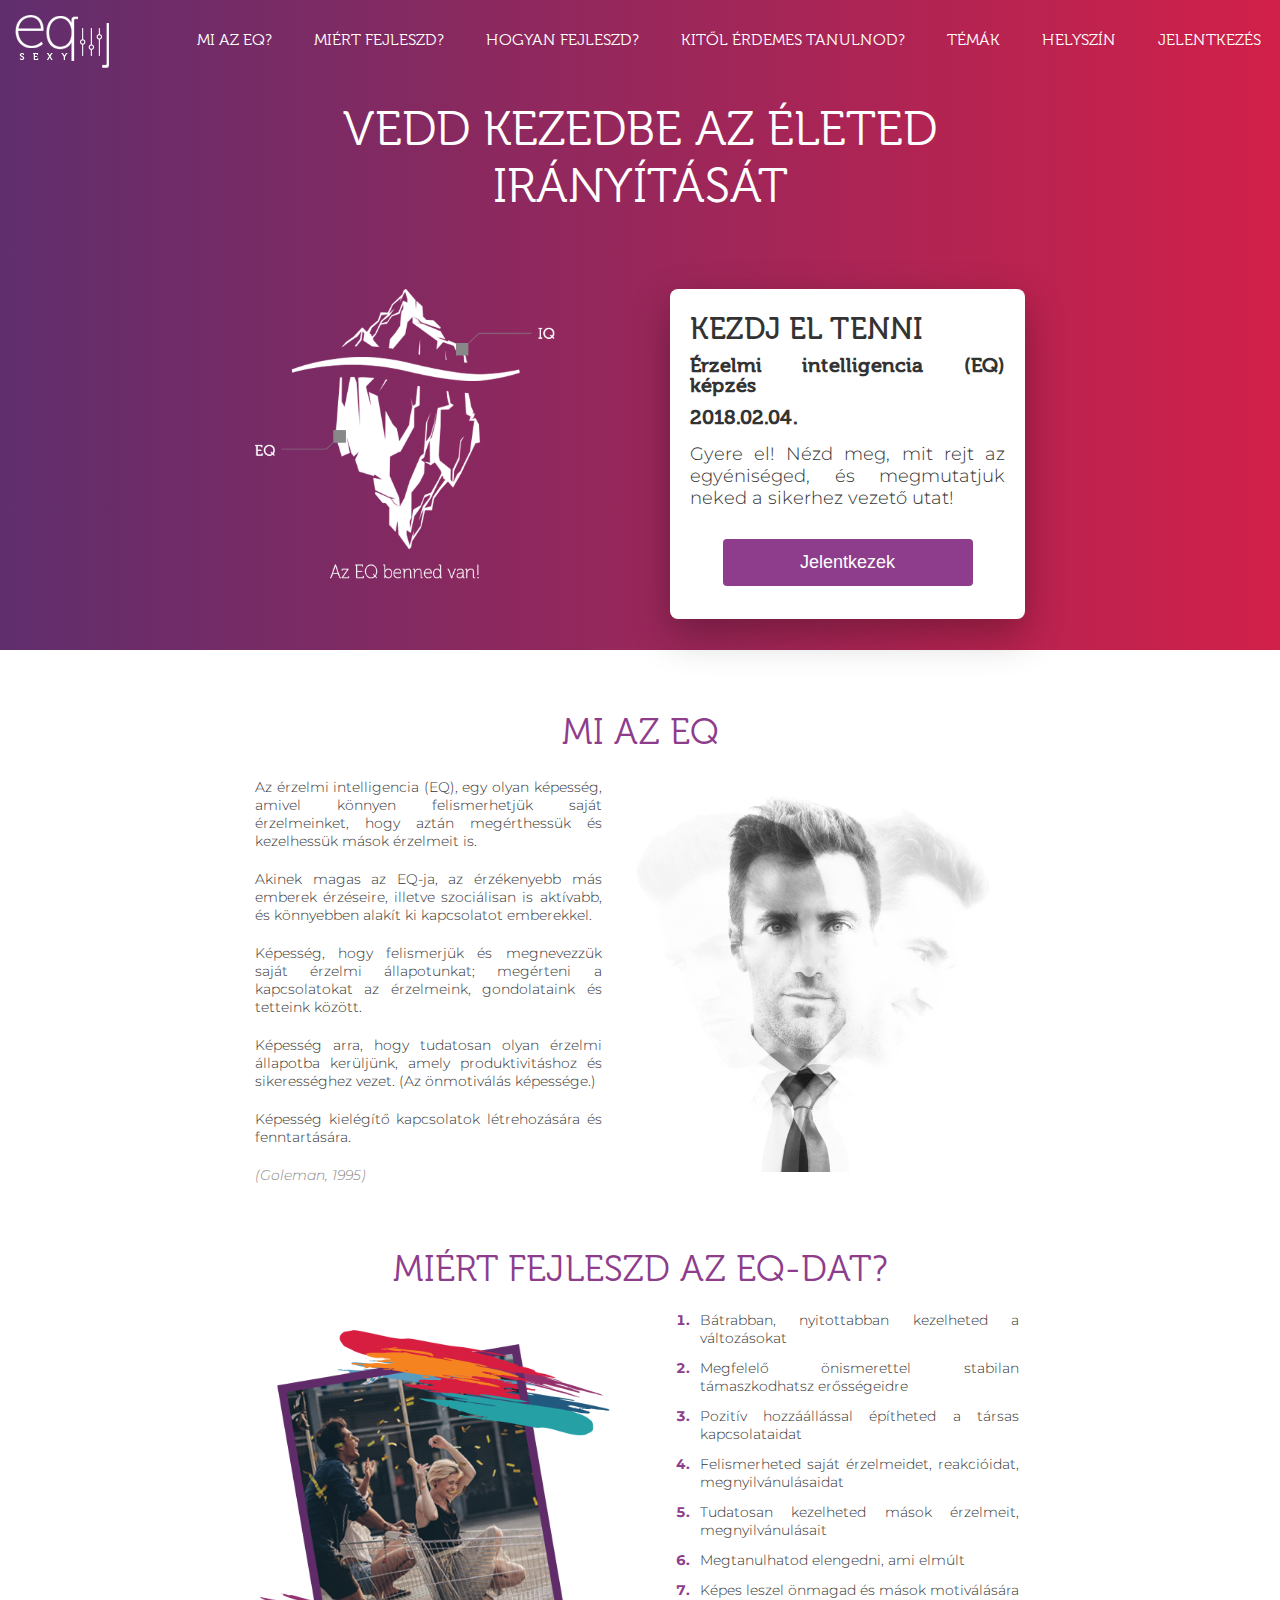
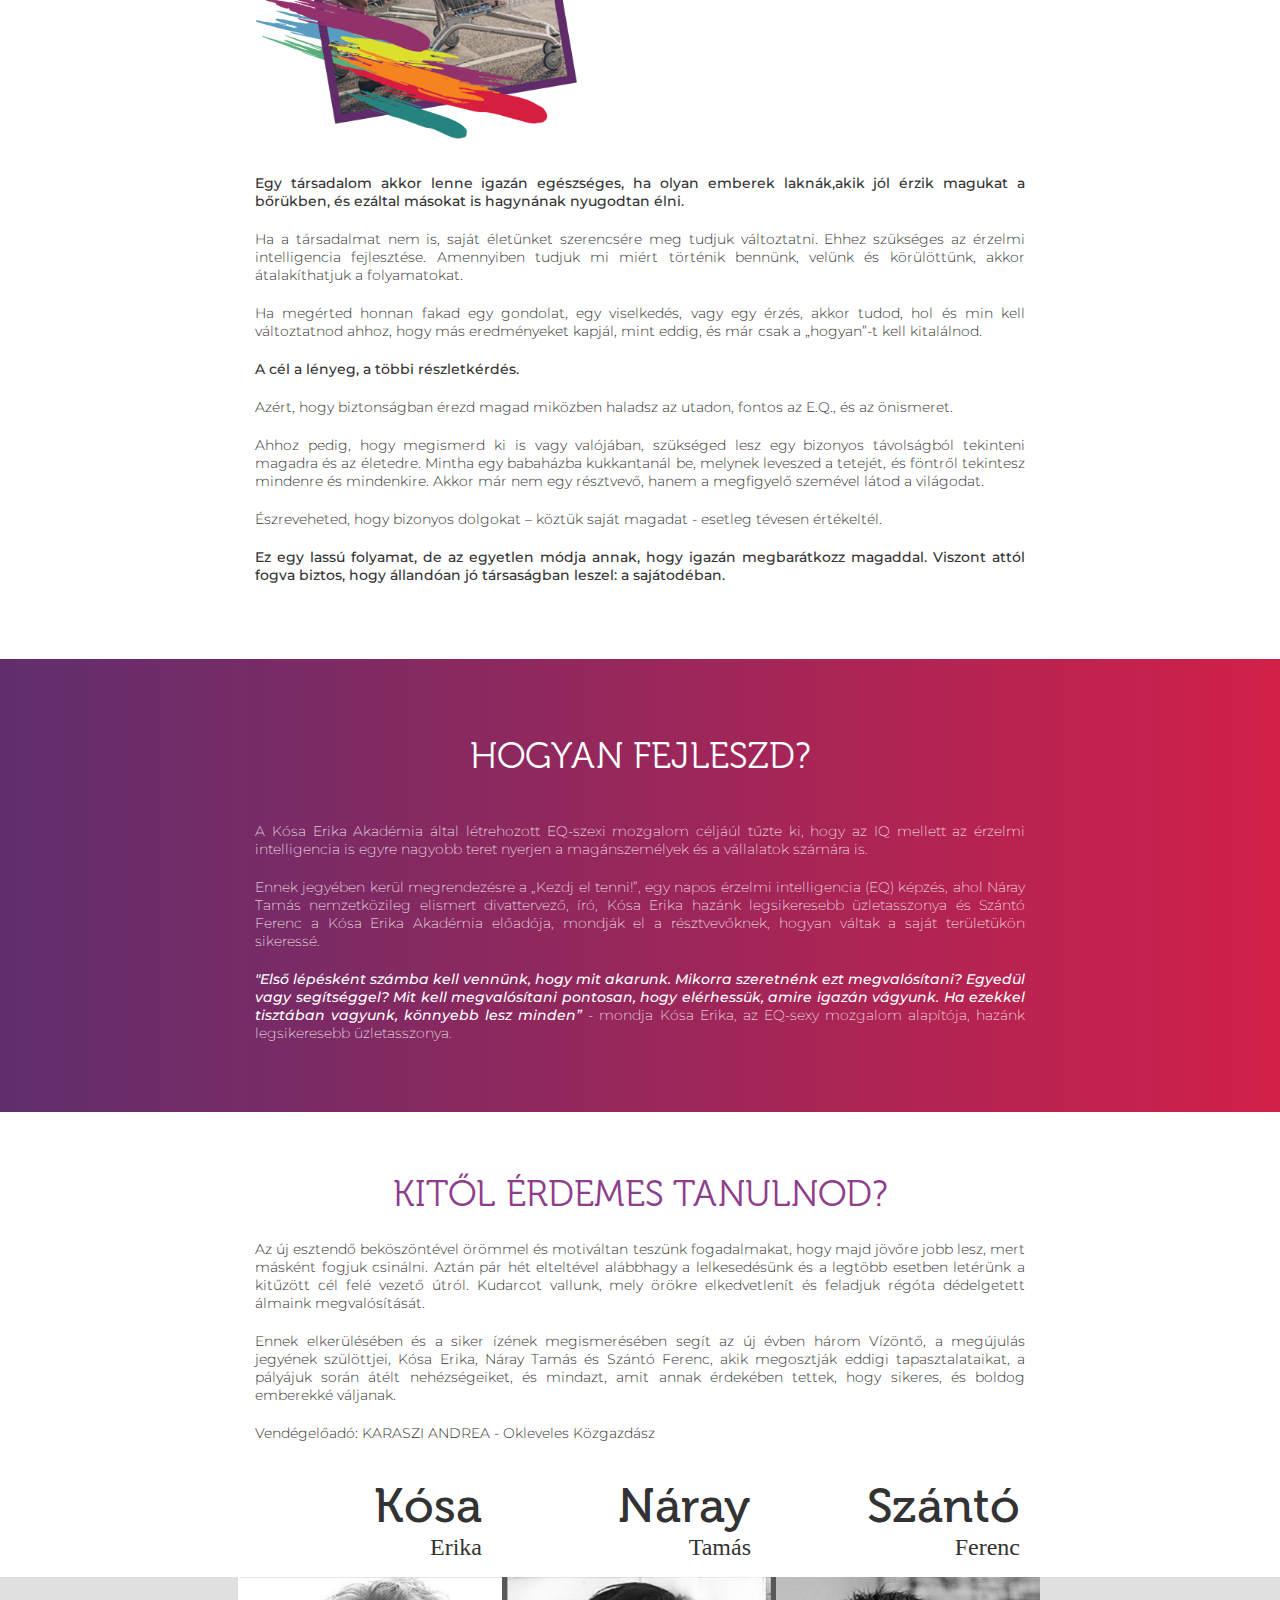
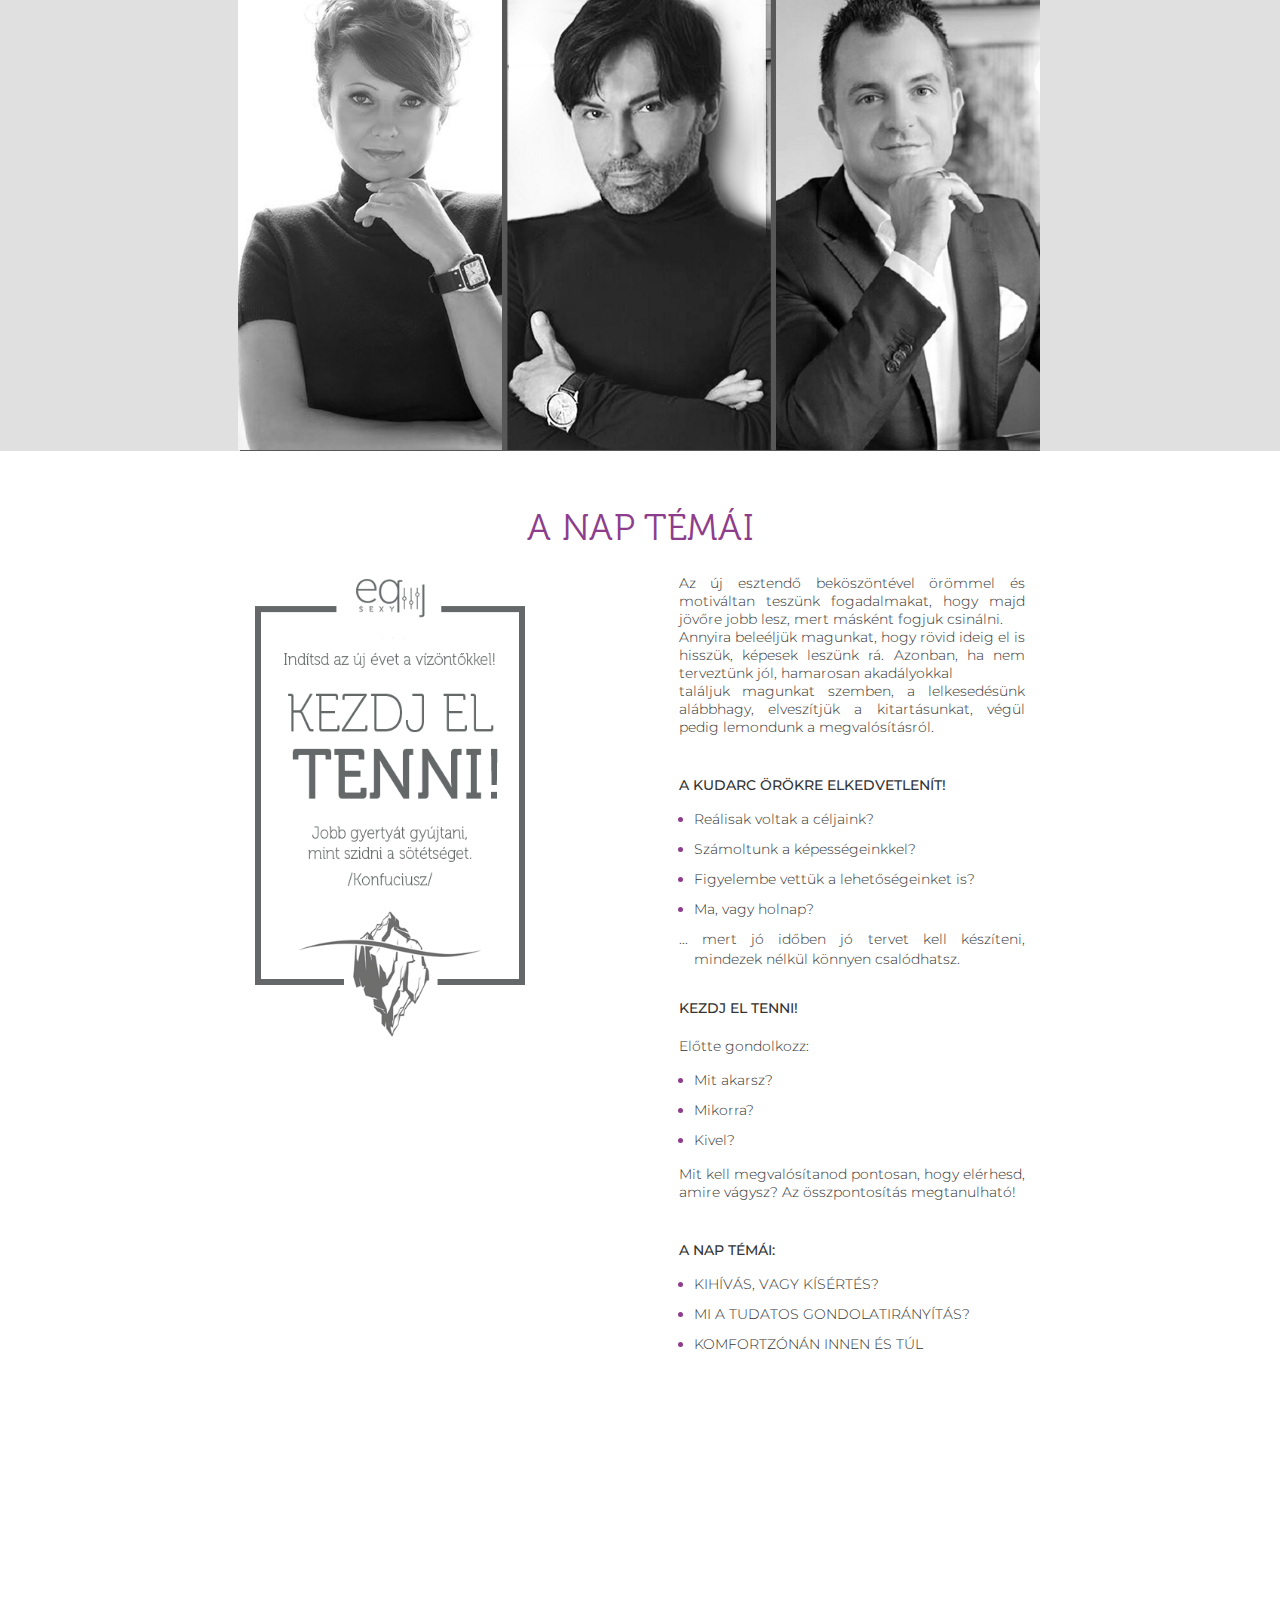
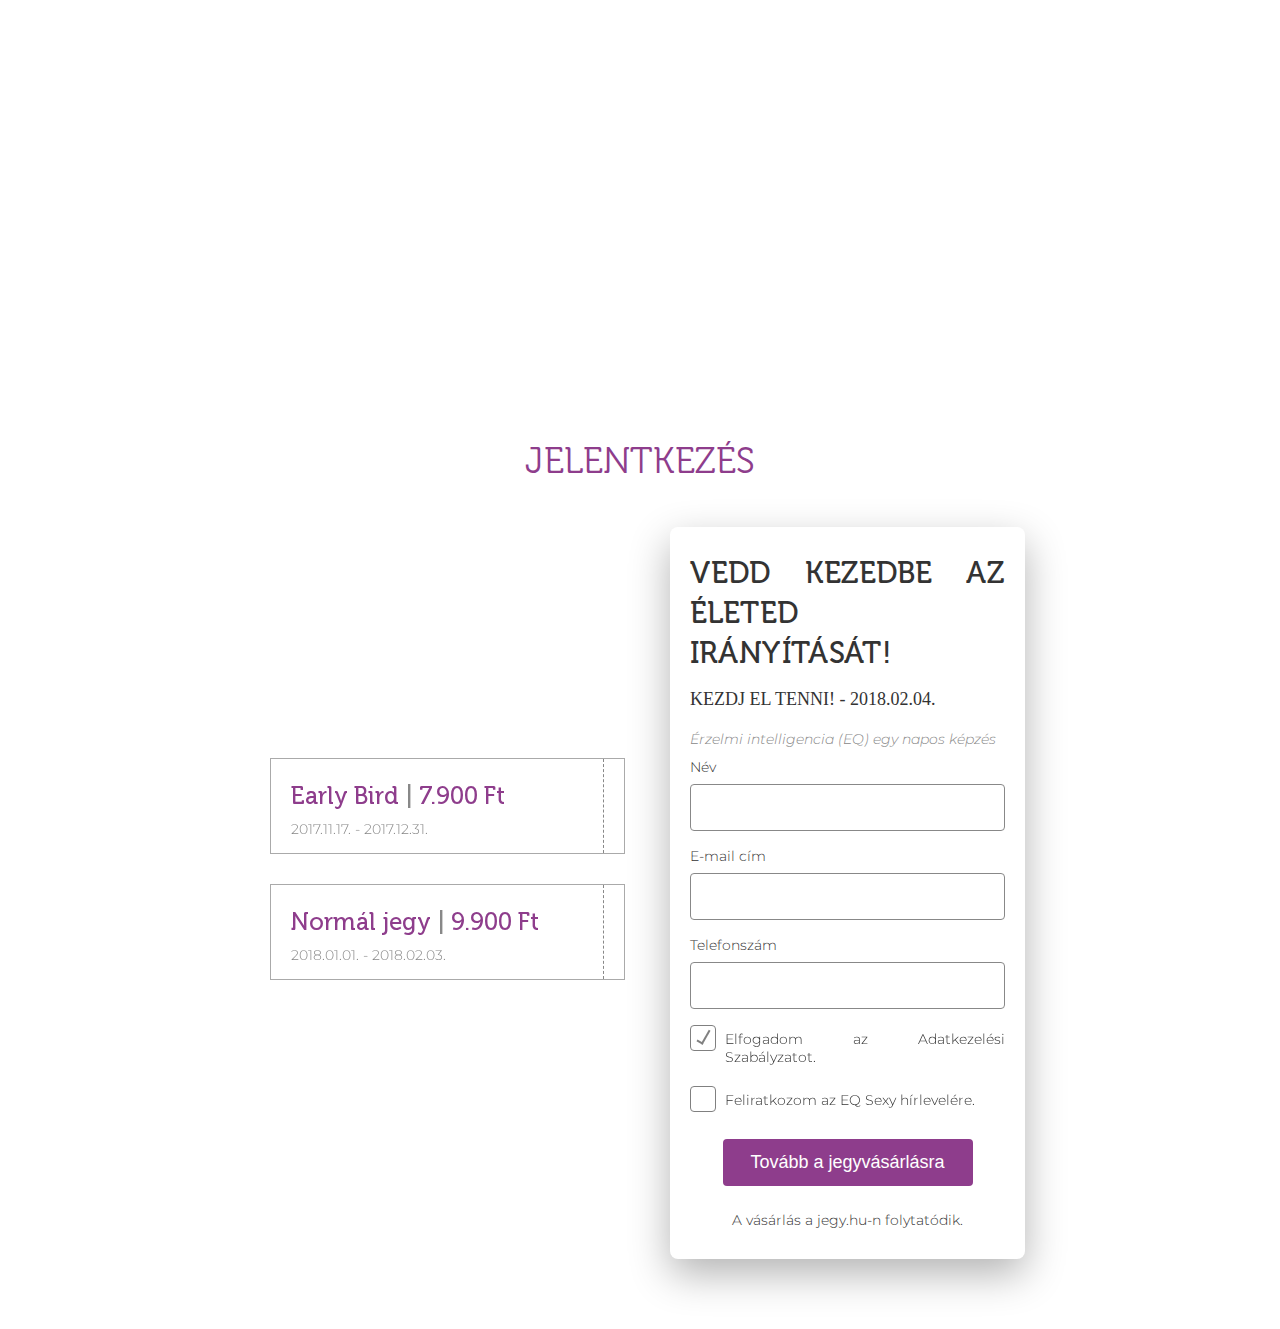
==== index.html @ 753dc3e5 "add eq files description" ====
<!doctype html>
<html lang="hu">
<head>
    <!-- Required meta tags -->
    <meta charset="utf-8">
    <meta name="viewport" content="width=device-width, initial-scale=1, shrink-to-fit=no">
    <link href="https://maxcdn.bootstrapcdn.com/font-awesome/4.7.0/css/font-awesome.min.css" rel="stylesheet">
  <!--  <link rel="stylesheet" href="stylesheet/bootstrap.min.css"> -->
    <link rel="stylesheet" href="stylesheet/style.css">

    <title></title>
</head>
<body>
    <div id="desktop" class=" desktop-menu-item">
        <a href="#item-1" class="d-block-768">Mi az EQ?</a>
        <a href="#item-2" class="d-block-768">Miért fejleszd?</a>
        <a href="#item-3" class="d-block-768">Hogyan fejleszd?</a>
        <a href="#item-4" class="d-block-992">Kitől érdemes tanulnod?</a>
        <a href="#item-5">Témák</a>
        <a href="#item-6">Helyszín</a>
        <a href="#item-7">Jelentkezés</a>
    </div>
    <!-- ===== molbile-menu  =====  -->
    <div id="mySidenav" class="sidenav mobile-menu-item">
        <a href="#" class="closebtn"><img src="assets/times_icon.png" alt="times-icon" ></a>
        <a href="#item-1">Mi az EQ?</a>
        <a href="#item-2">Miért fejleszd?</a>
        <a href="#item-3">Hogyan fejleszd?</a>
        <a href="#item-4">Kitől érdemes tanulnod?</a>
        <a href="#item-5">Témák</a>
        <a href="#item-6">Helyszín</a>
        <a href="#item-7">Jelentkezés</a>
    </div>
    <div id="filter"></div>
    <!-- ===== head  =====  -->
    <div class="head">
        <div class="logo">
            <img src="assets/logo.png" alt="logo">
        </div>
        <div class="side-menu">
            <img src="assets/bars.png" alt="bars">
        </div>
        <div class="head-text">
            <p class="uppercase">vedd kezedbe az életed irányítását</p>
        </div>
        <div class="contain">
            <div class="iq"><img src="assets/IQ.png" alt=""></div>
            <div class="eq-btn">
                <p class="uppercase">kezdj el tenni</p>
                <h3>Érzelmi intelligencia (EQ) képzés</h3>
                <h3>2018.02.04.</h3>
                <h4>Gyere el! Nézd meg, mit rejt az egyéniséged, és megmutatjuk neked a sikerhez vezető utat!</h4>
                <button ><a href="#">Jelentkezek</a></button>
            </div>
        </div>
    </div>
    <div id="item-1" class="contain">
        <div class="contain-title">
            <h1>mi az eq</h1>
        </div>
        <div class="contain-text">
            <p>Az érzelmi intelligencia (EQ), egy olyan képesség, amivel könnyen felismerhetjük saját érzelmeinket, hogy aztán megérthessük és kezelhessük mások érzelmeit is.
            </p>
            <p>Akinek magas az EQ-ja, az érzékenyebb más emberek érzéseire, illetve szociálisan is aktívabb, és könnyebben alakít ki kapcsolatot emberekkel.
            </p>
            <p>Képesség, hogy felismerjük és megnevezzük saját érzelmi állapotunkat; megérteni a kapcsolatokat az érzelmeink, gondolataink és tetteink között.
            </p>
            <p>Képesség arra, hogy tudatosan olyan érzelmi állapotba kerüljünk, amely produktivitáshoz és sikerességhez vezet. (Az önmotiválás képessége.)
            </p>
            <p>Képesség kielégítő kapcsolatok létrehozására és fenntartására.
            </p>
            <p class="grey">(Goleman, 1995)</p>
        </div>
        <div class="layer">
            <img src="assets/Layer_1.png" alt="layer_1">
        </div>
        <div id="item-2" class="contain-title">
            <h1>Miért fejleszd az EQ-dat?</h1>
        </div>
        <div class="layer layer-2">
            <img src="assets/layer_2.png" alt="layer_2">
        </div>
        <div class="number-list">
            <ol>
                <li><span>Bátrabban, nyitottabban kezelheted a változásokat</span></li>
                <li><span>Megfelelő önismerettel stabilan támaszkodhatsz erősségeidre</span></li>
                <li><span>Pozitív hozzáállással építheted a társas kapcsolataidat</span></li>
                <li><span>Felismerheted saját érzelmeidet, reakcióidat, megnyilvánulásaidat</span></li>
                <li><span>Tudatosan kezelheted mások érzelmeit, megnyilvánulásait</span></li>
                <li><span>Megtanulhatod elengedni, ami elmúlt</span></li>
                <li><span>Képes leszel önmagad és mások motiválására</span></li>
            </ol>
        </div>
        <div class="clear"></div>
        <div class="contain-text-2">
            <p class="strong">Egy társadalom akkor lenne igazán egészséges, ha olyan emberek laknák,akik jól érzik magukat a bőrükben, és ezáltal másokat is hagynának 
                nyugodtan élni.
            </p>
            <p>Ha a társadalmat nem is, saját életünket szerencsére meg tudjuk változtatni. 
                Ehhez szükséges az érzelmi intelligencia fejlesztése. Amennyiben tudjuk mi miért történik bennünk, velünk és körülöttünk, akkor átalakíthatjuk a folyamatokat.
            </p>
            <p>Ha megérted honnan fakad egy gondolat, egy viselkedés, vagy egy érzés, akkor tudod, 
                hol és min kell változtatnod ahhoz, hogy más eredményeket kapjál, mint eddig, és már csak a „hogyan”-t kell kitalálnod.
            </p>
            <p class="strong">A cél a lényeg, a többi részletkérdés.
            </p>
            <p>Azért, hogy biztonságban érezd magad miközben haladsz az utadon, fontos az E.Q., és az önismeret.
            </p>
            <p>Ahhoz pedig, hogy megismerd ki is vagy valójában, szükséged lesz egy bizonyos távolságból tekinteni magadra és az életedre. Mintha egy   
                babaházba kukkantanál be, melynek leveszed a tetejét, és föntről tekintesz mindenre és mindenkire. Akkor már nem egy résztvevő, hanem a megfigyelő szemével látod a világodat.
            </p>            
            <p>Észreveheted, hogy bizonyos dolgokat – köztük saját magadat - esetleg tévesen értékeltél.
            </p>
            <p class="strong">Ez egy lassú folyamat, de az egyetlen módja annak, hogy igazán megbarátkozz magaddal. Viszont attól fogva biztos, hogy állandóan jó 
                társaságban leszel: a sajátodéban.
            </p>
        </div>
    </div>
    <div id="item-3" class="contain-text-color">
        <div class="contain">
            <h1>Hogyan fejleszd?</h1>
            <p>A Kósa Erika Akadémia által létrehozott EQ-szexi mozgalom céljáúl tűzte ki, hogy az IQ mellett az érzelmi intelligencia is egyre nagyobb teret
                nyerjen a magánszemélyek és a vállalatok számára is.
            </p>
            <p>Ennek jegyében kerül megrendezésre a „Kezdj el tenni!”, egy napos érzelmi intelligencia (EQ) képzés, ahol Náray Tamás nemzetközileg elismert divattervező, író, Kósa Erika hazánk legsikeresebb üzletasszonya és Szántó Ferenc a Kósa Erika Akadémia előadója, mondják el a résztvevőknek, hogyan váltak a saját területükön sikeressé.
            </p>
            <p><strong>"Első lépésként számba kell vennünk, hogy mit akarunk. Mikorra szeretnénk ezt megvalósítani? Egyedül vagy segítséggel? Mit kell megvalósítani
                pontosan, hogy elérhessük, amire igazán vágyunk. Ha ezekkel tisztában vagyunk, könnyebb lesz minden”</strong> - mondja Kósa Erika, az EQ-sexy mozgalom alapítója, hazánk legsikeresebb üzletasszonya.
            </p>
        </div>
    </div>
    <div id="item-4" class="contain">
        <div class="contain-title">
            <h1>Kitől érdemes tanulnod?</h1>
        </div>
        <div class="contain-text-2">
            <p>Az új esztendő beköszöntével örömmel és motiváltan teszünk fogadalmakat, hogy majd jövőre jobb lesz, mert másként fogjuk csinálni. Aztán pár 
                hét elteltével alábbhagy a lelkesedésünk és a legtöbb esetben letérünk a kitűzött cél felé vezető útról. Kudarcot vallunk, mely örökre elkedvetlenít és feladjuk régóta dédelgetett álmaink megvalósítását.
            </p>
            <p>Ennek elkerülésében és a siker ízének megismerésében segít az új évben három Vízöntő, a megújulás jegyének szülöttjei, Kósa Erika, Náray 
                Tamás és Szántó Ferenc, akik megosztják eddigi tapasztalataikat, a pályájuk során átélt nehézségeiket, és mindazt, amit annak érdekében tettek, hogy sikeres, és boldog emberekké váljanak.
            </p>
            <p>Vendégelőadó: KARASZI ANDREA - Okleveles Közgazdász
            </p>
        </div>
        <div class="clear"></div>
    </div>
        <!--  carousel   -->
    <div id="multi-item-example" class=" carousel" data-ride="carousel">
        <div class="carousel-back">
            <div class="carousel-inner contain" role="listbox">
                <div class="carousel-item active">
                    <div class="col-md-4">
                        <div class="name">
                            <div class="firstName">Kósa</div>
                            <div class="secondName">Erika</div>
                        </div>
                        <div class= mb-2">
                            <img src="assets/kosa.png" alt="kosa">
                        </div>
                    </div>
                    <div class="col-md-4">
                        <div class="name">
                            <div class="firstName">Náray</div>
                            <div class="secondName">Tamás</div>
                        </div>
                        <div class= mb-2">
                            <img src="assets/naray.png" alt="naray">
                        </div>
                    </div>
                    <div class="col-md-4">
                        <div class="name">
                            <div class="firstName">Szántó</div>
                            <div class="secondName">Ferenc</div>
                        </div>
                        <div class= mb-2">
                            <img  src="assets/szanto.png" alt="szanto">
                        </div>
                    </div>
                </div>
            </div>
        </div>
    </div>
    <div id="item-5" class="contain">
        <div class="contain-title">
            <h1>a nap témái</h1>
        </div>
        <div class="layer layer-4">
            <img src="assets/eq_logo.png" alt="eq_logo">
        </div>
        <div class="list">
            <p>
                Az új esztendő beköszöntével örömmel és motiváltan teszünk fogadalmakat, hogy majd jövőre jobb lesz, mert másként fogjuk csinálni. <br>
                Annyira beleéljük magunkat, hogy rövid ideig el is hisszük, képesek leszünk rá. Azonban, ha nem terveztünk jól, hamarosan akadályokkal  <br>
                találjuk magunkat szemben, a lelkesedésünk alábbhagy, elveszítjük a kitartásunkat, végül pedig lemondunk a megvalósításról.
            </p>
            <p class="list-title">
                A kudarc örökre elkedvetlenít!
            </p>
            <ul>
                <li><span>Reálisak voltak a céljaink?</span></li>
                <li><span>Számoltunk a képességeinkkel?</span></li>
                <li><span>Figyelembe vettük a lehetőségeinket is?</span></li>
                <li><span>Ma, vagy holnap?</span></li>
                <li class="last"><span>... mert jó időben jó tervet kell készíteni, mindezek nélkül könnyen csalódhatsz.</span></li>
            </ul>
            <p class="list-title">
                Kezdj el tenni!
            </p>
            <p class="list-title-second">
                Előtte gondolkozz:
            </p>
            <ul>
                <li><span>Mit akarsz?</span></li>
                <li><span>Mikorra?</span></li>
                <li><span>Kivel?</span></li>
            </ul>
            <p>
                Mit kell megvalósítanod pontosan, hogy elérhesd, amire vágysz? Az összpontosítás megtanulható!
            </p>
            <p class="list-title">
                a nap témái:
            </p>
            <ul>
                <li><span>KIHÍVÁS, VAGY KÍSÉRTÉS?</span></li>
                <li><span>MI A TUDATOS GONDOLATIRÁNYÍTÁS?</span></li>
                <li><span>KOMFORTZÓNÁN INNEN ÉS TÚL</span></li>
            </ul>
        </div>
    </div>
    <div class="clear"></div>
    <div id="item-6" class="view jarallax" data-jarallax='{"speed": 0.2}' style="background-image: url(assets/Hilton.png); height: 550px; ">
        <div class="place uppercase">
            Helyszín, időpont
        </div>
        <p>Hilton Budapest City</p>
        <p>1062 Budapest, Váci út 1-3.</p>
        <p> 2018.02.04. 10:00 - 17:00</p>
        <div class="full-bg-img"></div>
    </div>
    <div id="item-7" class="contain">
        <div class="contain-title">
            <h1>jelentkezés</h1>
        </div>
        <div class="ticket">
            <div class="ticket-piece">
                <div class="dashed"></div>
                <p>Early Bird <span>|</span> 7.900 Ft</p>
                <span>2017.11.17. - 2017.12.31.</span>
            </div>
            <div class="ticket-piece">
                <div class="dashed"> </div>
                <p>Normál jegy <span>|</span> 9.900 Ft</p>
                <span>2018.01.01. - 2018.02.03.</span>
            </div>
        </div>
        <div class="card border-secondary">
            <h3>Vedd kezedbe az életed irányítását!</h3>
            <p class="card-p">Kezdj el tenni! - 2018.02.04.</p>
            <p class="grey">Érzelmi intelligencia (EQ) egy napos képzés</p>
            <div class="card-body">
                <form id="">
                    <div class="form-group">
                        <label for="registerName">Név</label>
                        <input name="registerName" type="text" class="form-control" id="registerName">
                    </div>
                    <div class="form-group">
                        <label for="registerEmail">E-mail cím</label>
                        <input name="registerEmail" type="email" class="form-control" id="registerEmail">
                    </div>
                    <div class="form-group">
                        <label for="registerPhone">Telefonszám</label>
                        <input name="registerPhone" type="text" class="form-control" id="registerPhone">
                    </div>
                    <div class="check">
                        <div class="form-group">
                            <label class="custom-control custom-radio">Elfogadom az Adatkezelési Szabályzatot.
                                <input type="checkbox" value="1" checked>
                           <!--     <span class="custom-control-indicator"></span>  -->
                                <span class="checkmark"></span>
                            </label>
                            <label class="custom-control custom-radio">Feliratkozom az EQ Sexy hírlevelére.
                                <input type="checkbox" value="2">
                           <!--     <span class="custom-control-indicator"></span>  -->
                                <span class="checkmark"></span>
                            </label>
                        </div>
                    </div>
                    <button type="submit" class="btn btn-primary">Tovább a jegyvásárlásra</button>
                    <p class="shop">A vásárlás a jegy.hu-n folytatódik.</p>
                </form>
            </div>
        </div>
    </div>
    <div class="btn btntop"><i class="fa fa-arrow-up" aria-hidden="true"></i></div>

<!-- Optional JavaScript -->
<!-- jQuery first, then Popper.js, then Bootstrap JS -->
  <!--  <script src="script/jquery-3.2.1.slim.min.js"></script> -->
<script src="script/jquery-3.2.1.min.js"></script>
<script src="script/popper.min.js"></script>
<script src="script/bootstrap.min.js"></script>
<script src="script/mdb.min.js"></script>
<script src="script/eq.js"></script>
</body>
</html>
---- stylesheet/style.css ----
@import url('https://fonts.googleapis.com/css?family=Montserrat:300,500');
@font-face {
    font-family: 'museo300';
    src: url('../fonts/Museo300-Regular/Museo300-Regular.eot');
    src: url('../fonts/Museo300-Regular/Museo300-Regular.eot?#iefix') format('embedded-opentype'),
         url('../fonts/Museo300-Regular/Museo300-Regular.woff') format('woff'),
         url('../fonts/Museo300-Regular/Museo300-Regular.ttf') format('truetype'),
         url('../fonts/Museo300-Regular/Museo300-Regular.svg#museo300') format('svg'),
         url('../fonts/Museo300-Regular/Museo300-Regular.otf') format('otf');
}
@font-face {
    font-family: 'museo500';
    src: url('../fonts/Museo500-Regular/Museo500-Regular.eot');
    src: url('../fonts/Museo500-Regular/Museo500-Regular.eot?#iefix') format('embedded-opentype'),
         url('../fonts/Museo500-Regular/Museo500-Regular.woff') format('woff'),
         url('../fonts/Museo500-Regular/Museo500-Regular.ttf') format('truetype'),
         url('../fonts/Museo500-Regular/Museo500-Regular.svg#museo300') format('svg'),
         url('../fonts/Museo500-Regular/Museo500-Regular.otf') format('otf');
}
@font-face {
    font-family: 'museo100';
    src: url('../fonts/Museo100/Museo_100.woff') format('woff'),
         url('../fonts/Museo100/Museo_100.ttf') format('truetype'),
         url('../fonts/Museo100/Museo_100.woff2') format('woff2');
}
/*  font-family: 'Montserrat', sans-serif;  */

* {
    margin: 0;
    padding: 0;
    border: 0;
    box-sizing: border-box;
}

body {
    font-family: 'Montserrat', sans-serif;
    color: #333333;
    min-width: 320px;
}

.clear {
    clear: both;
}
/* ----- desktop menu -----*/

#desktop {
    position: absolute;
    top: 30px;
    right: 80px;
    background: transparent;
    z-index: 800;
}
#desktop a {
    font-family: 'Museo300', sans-serif;
    color: #ffffff;
    text-transform: uppercase;
    text-decoration: none;
    margin: 0 19px;
    display: none;
}

/* ----sidenav ----*/

.sidenav {
    height: 100%;
    width: 0;
    position: fixed;
    z-index: 1000;
    top: 0;
    right: 0;
    background-color: #ffffff;
    overflow-x: hidden;
    transition: 0.5s;
    padding-top: 60px;
    color: #8e3d8c;
    text-align: center;
}
.sidenav a {
    padding: 8px 8px 8px 32px;
    text-decoration: none;
    font-weight: normal;
    margin-bottom: 1px;
    display: block;
    font-family: Museo500;
    font-size: 24px;
    transition: 0.3s;
    color: #8e3d8c;
}
.sidenav .closebtn {
    position: absolute;
    top: 0;
    right: 25px;
    font-size: 52px;
    margin-left: 50px;
    color: #8e3d8c;
    font-weight: 100;
}
#filter{
    position: absolute;
    left: 0;
    right: 0;
    top: 0;
    bottom: 0;
    background-color: #292b2c;
    opacity: .8;
    z-index: 999;
    display: none;
}
.head {
    position: relative;
    height: 650px;
    background-image: linear-gradient(to right, #602e6d, #d12049);
    margin-bottom: 30px;
}
.side-menu {
    position: absolute;
    top: 15px;
    right: 15px;
    color: #ffffff;
    font-size: 200%;
    cursor: pointer;
}
.logo {
    position: absolute;
    top: 15px;
    left: 15px;
    width: 89px;
    height: 50px;
}
.head-text p {
    font-family: 'museo300';
    line-height: normal;
    font-size: 36px;
    color: #fff;
    text-align: center;
    padding-top: 100px;
}

.iq{
    display: none;
}
.eq-btn {
    width: 290px;
    height: 330px;
    margin: 32px auto 0;
    padding: 20px;
    border-radius: 8px;
    background-color: #ffffff;
    box-shadow: 0px 15px 40px 0 rgba(0, 0, 0, 0.3);
}

.eq-btn p, h3 {
    font-family: Museo500;
    font-size: 30px;
    line-height: 20px;
    padding: 6px 0;
}
.eq-btn h3 {
    font-size: 20px;
    padding: 6px 0;
}
.eq-btn h4 {
    font-size: 18px;
    font-weight: 300;
    line-height: normal;
    margin-top: 10px;
}
button {
    display: block;
    border-radius: 4px;
    background-color: #8e3d8c;
    margin: 30px auto 0;
    width: 250px;
    height: 47px;
}
.eq-btn a {
    font-size: 18px;
    color: #ffffff;
    text-decoration: none;
}

.contain {
    max-width: 576px;
    margin: 0 auto;
    padding: 15px;
    text-align: justify;
    font-size: 14px;
    font-weight: 300;
}
.contain-text {
    padding: 0;
}
.contain p {
    padding: 10px 0;
}

/*--------carousel ----------*/
.carousel-back {
    background-color: #e0e0e0;
    padding:0 15px;
    margin-top: 30px;
}
 .carousel-inner{
     background-color: #e0e0e0;
     width: 100%;
     height: 100%;
     padding: 0;
     margin-bottom: 25px;
}
.carousel-item {
    display: flex;
    justify-content: space-between;
    flex-flow: row;
    flex-wrap: nowrap;
    align-items: stretch;
    padding: 0;
    background-color: #585858;
}
.carousel img {
    width: 100%;
}
.col-md-4 {
    position: relative;
    width: 33%;
    margin-bottom: -3px;
    margin-left: -2px;
}
.name {
    position: absolute;
    top: -60px;
    right: 20px;
    text-align: right;
}
.firstName {
    font-size: 24px;
    font-family: Museo500;

}
.secondName {
    font-size: 14px;
    font-family: Museo100;
}

/*--------carousel ----------*/
#item-2 {
    margin-top: 60px;
}
.layer img {
    display: block;
    width: 100%;
    max-width: 355px;
    margin: 25px auto;
}
.layer-4 {
    display: block;
    margin: -10px auto 0;
    max-width: 270px;
}
.number-list {
    margin-bottom: 65px;
}
.number-list ol {
    font-size: 14px;
    font-weight: bold;
    color: #8e3d8c;
    padding-left: 15px;
}
.number-list li {
    padding: 6px;
}
.number-list span {
    color: #333333;
    font-weight: 300;
}

.contain-text-2 {
    margin: 0 auto 50px;
}
/*.contain-text-2 */.strong {
    font-weight: 500;
}
.contain-text-color {
    background-image: linear-gradient(to right, #602e6d, #d12049);
    width: 100%;
    color: #ffffff;
    text-align: justify;    
    padding: 45px 0;
}
#item-4 {
    margin-top: 30px;
}

.contain-text-color h1 {
    color: #ffffff;
    margin-bottom: 20px;
}

.contain-text-color p {
    font-size: 14px;
    font-weight: 200;
    padding: 10px 0;
    /*max-width: 576px;*/
    margin: 0 auto;
}

.contain-text-color p strong {
    font-style: italic;
    font-weight: 500;
}

.layer-3 {
    background-color: #e0e0e0;
    width: 100%;
}

/*   */
.list {
    margin-bottom: 50px;
}
.list-title {
    text-transform: uppercase;
    font-weight: 500;
    margin-top: 20px;
}

.list span {
    line-height: 30px;
    color: #333333;
}

.last {
    list-style-type: none;
    margin-top: 5px;
}

.last span{
    line-height: 20px;
    margin-left: -15px;
}

ul {
    padding-left: 15px;
    color: #8e3d8c;
    font-weight: 300;
}

/*---- parallax -----*/

.view {
    display: flex;
    align-items: center;
    justify-content: center;
    flex-flow: column;
    color: #ffffff;
    text-align: center;
    margin: 10px 0 40px;
}
.place {
    font-family: Museo300;
    font-size: 48px;
    padding: 30px;
}
.view p {
    font-size: 24px;
    font-family: 'Montserrat', sans-serif;
    font-weight: 400;
    padding: 10px;
}
/* ---  ticket ---*/

.ticket-piece {
    position: relative;
    width: 100%;
    max-width: 355px;
    margin: 30px auto;
    padding: 12px 20px 15px;
    border: 1px solid #aaaaaa;
}
.ticket {
    margin-top: -15px;
}
.ticket p {
    font-family: Museo500;
    font-size: 24px;
    height: 100%;
    color: #8e3d8c;
}

.dashed {
    position: absolute;
    top: 0;
    left: 0;
    height: 100%;
    width: calc(100% - 20px);
    border-right: 1px dashed #888888;
}

.ticket-piece span {
    color: #888888;
}

/* ticketpro */

.card {
    border-radius: 8px;
    background-color: #ffffff;
    box-shadow: 0px 15px 40px 0 rgba(0, 0, 0, 0.3);
    max-width: 355px;
    margin: 30px auto 70px;
    padding: 20px;
}
.card h3 {
    line-height: 40px;
    font-weight: normal;
    text-transform: uppercase;
}
.card-p {
    font-size: 18px;
    text-transform: uppercase;
    font-family: Museo100;
}
.grey {
    color: #888888;
    font-style: italic;
}

.form-group {
    margin: 0 auto;
}
.form-control {
    width: 100%;
    height: 47px;
    display: block;
    margin: 8px 0 16px;
    border: 1px solid #888888;
    border-radius: 4px;
}

.btn-primary {
    display: block;
    font-size: 18px;
    margin: 30px auto 15px;
    color: #ffffff;
    font-weight: normal;
}
.shop {
    text-align: center;
}

/* ---------------------------------------------*/

.check {
    position: relative;
}
.custom-control {
    display: block;
    position: relative;
    padding-left: 35px;
    margin-bottom: 20px;
    padding-top: 5px;
    cursor: pointer;
    font-family: 'Montserrat', sans-serif;
    font-size: 14px;
    font-weight: 300;
    -webkit-user-select: none;
    -moz-user-select: none;
    -ms-user-select: none;
    user-select: none;
}
.custom-control input {
    position: absolute;
    opacity: 0;
    cursor: pointer;
}
.checkmark {
    position: absolute;
    top: 0;
    left: 0;
    height: 26px;
    width: 26px;
    background-color: #ffff;
    border: 1px solid grey;
    border-radius:4px;
}
.custom-control:hover input ~ .checkmark {
    background-color: #ffff;
}

.custom-control input:checked ~ .checkmark {
    background-color: #ffff;
}

.checkmark:after {
    content: "";
    position: absolute;
    display: none;
}

.custom-control input:checked ~ .checkmark:after {
    display: block;

}

.custom-control .checkmark:after {
   /* font-family: SegoeUISymbol;*/
    left: 9px;
    top: 2px;
    width: 5px;
    height: 14px;
    border: solid grey;
    border-width: 0 2px 2px 0;
    -webkit-transform: rotate(30deg);
    -ms-transform: rotate(30deg);
    transform: rotate(30deg);

}
/* -----------------------------------------------*/


.uppercase {
    text-transform: uppercase;
}

h1 {
    font-family: Museo300;
    font-size: 36px;
    font-weight: normal;
    color: #8e3d8c;
    text-transform: uppercase;
    text-align: center;
    padding: 15px 0;
}

.btntop {
    position: fixed;
    bottom: 10px;
    right: 10px;
    z-index: 2000;
    background-image: linear-gradient(to right, #602e6d, #d12049);
    color: #fff;
    border-radius: 50%;
    width: 40px;
    height: 40px;
    cursor: pointer;
    opacity: .6;
    display: none;
}
i.fa.fa-arrow-up {
    margin: 8px 10px;
    font-size: 140%;
}

@media (min-width: 768px) {

    #desktop .d-block-768 {
        display: inline-block;
    }

    .contain{
        width: 100%;
        max-width: 800px;
    }
    .head-text p{
        font-size: 48px;
        width: 740px ;
        margin: 0 auto 60px;
    }
    .iq{
        display: block;
        float: left;
        width: 300px;
    }
    .iq img {
        width: 100%;
    }
    .eq-btn {
        float: right;
        margin: 0;
        width: 355px;
    }
    .contain-title {
        width: 100%;
    }
    .contain-text, .number-list {
        width: 45%;
    }
    .name {
        top: -100px;
    }
    .carousel-back {
        margin-top: 60px;
    }
    .firstName {
        font-size: 48px;
    }
    .secondName {
        font-size: 24px;
    }
    .number-list, .card {
        float: right;
    }
    .layer-2, .layer-4, .ticket  {
        float: left;
    }
    .ticket {
        margin-top: 30%;
        width: 50%;
    }
    .list {
        width: 45%;
        float: right;
    }
    .contain-text {
        float: left;
    }
    .layer-3 {
        float: none;
    }
}

@media (min-width: 992px){

    #desktop .d-block-992 {
        display: inline-block;
    }

}@media (min-width: 1200px){
    #desktop {
        right: 0;
    }
    #desktop a {
        display: inline-block;
    }
    .side-menu {
        display: none;
    }
}
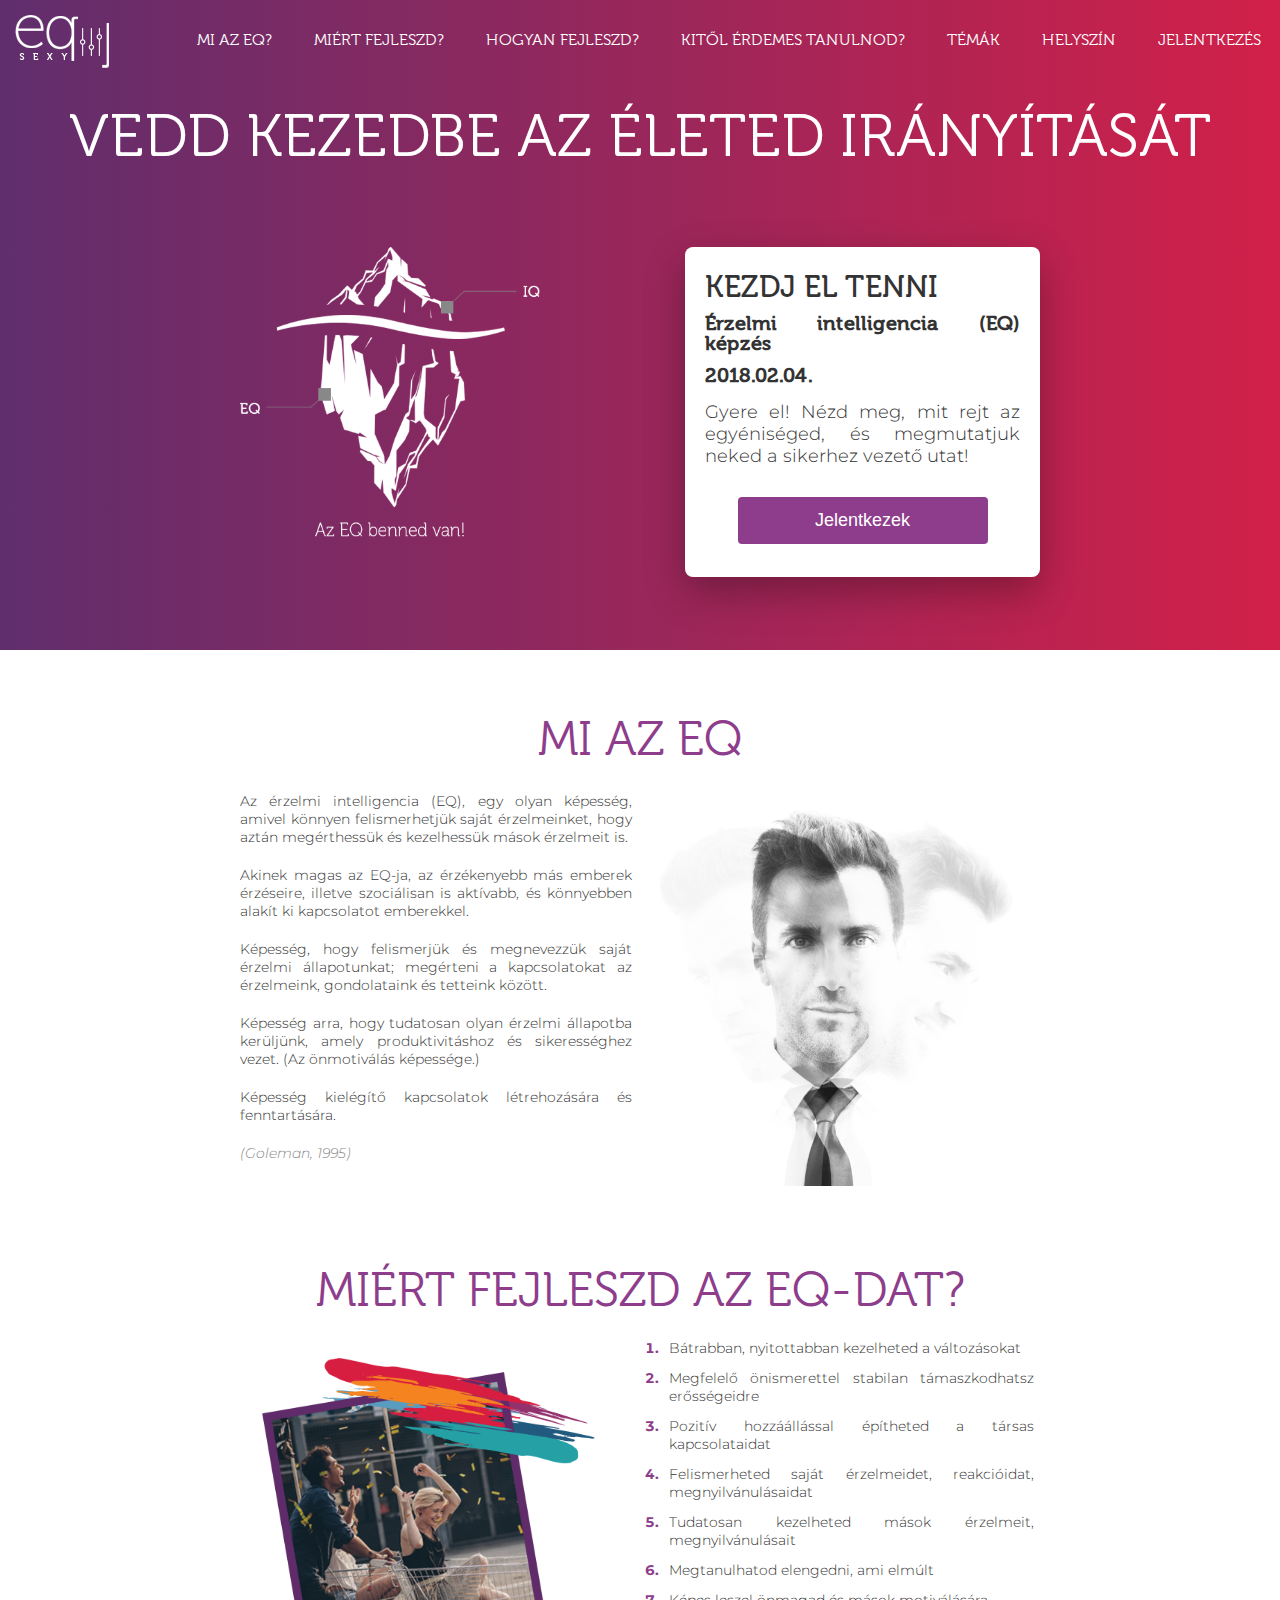
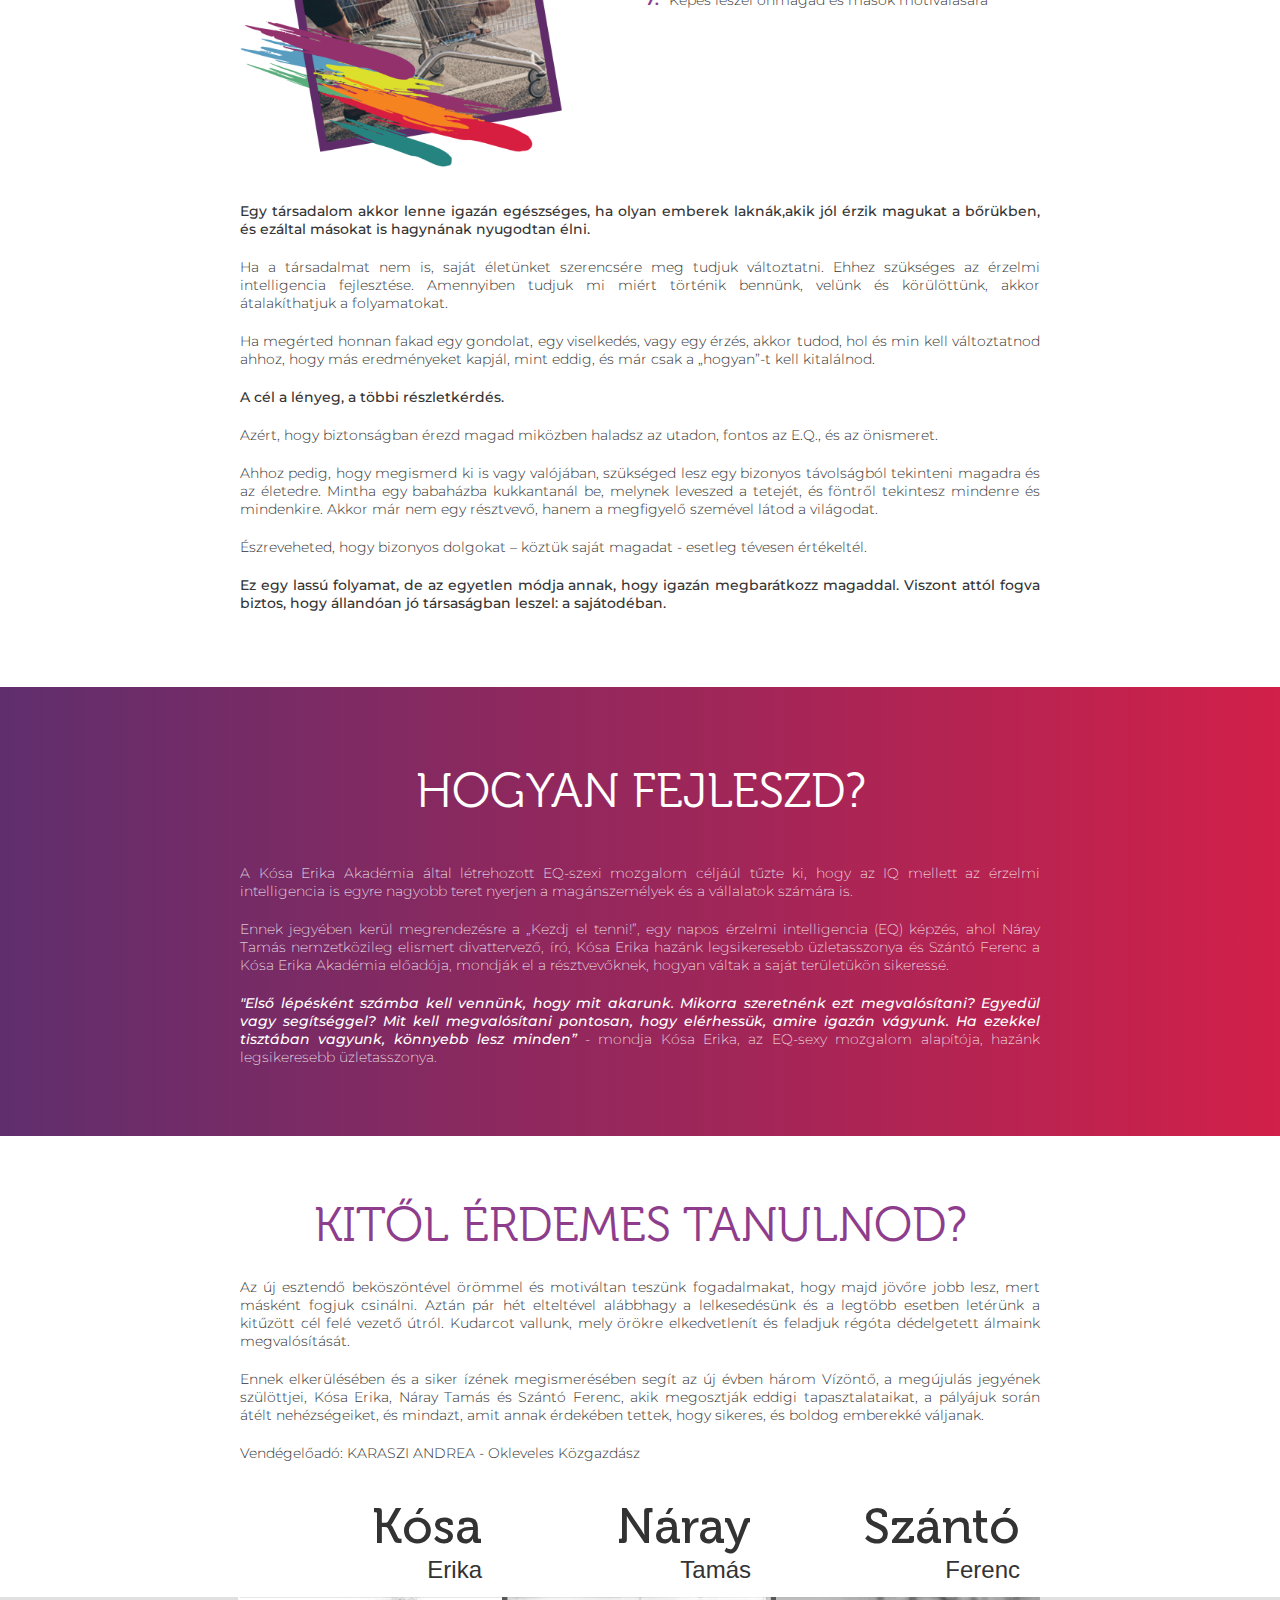
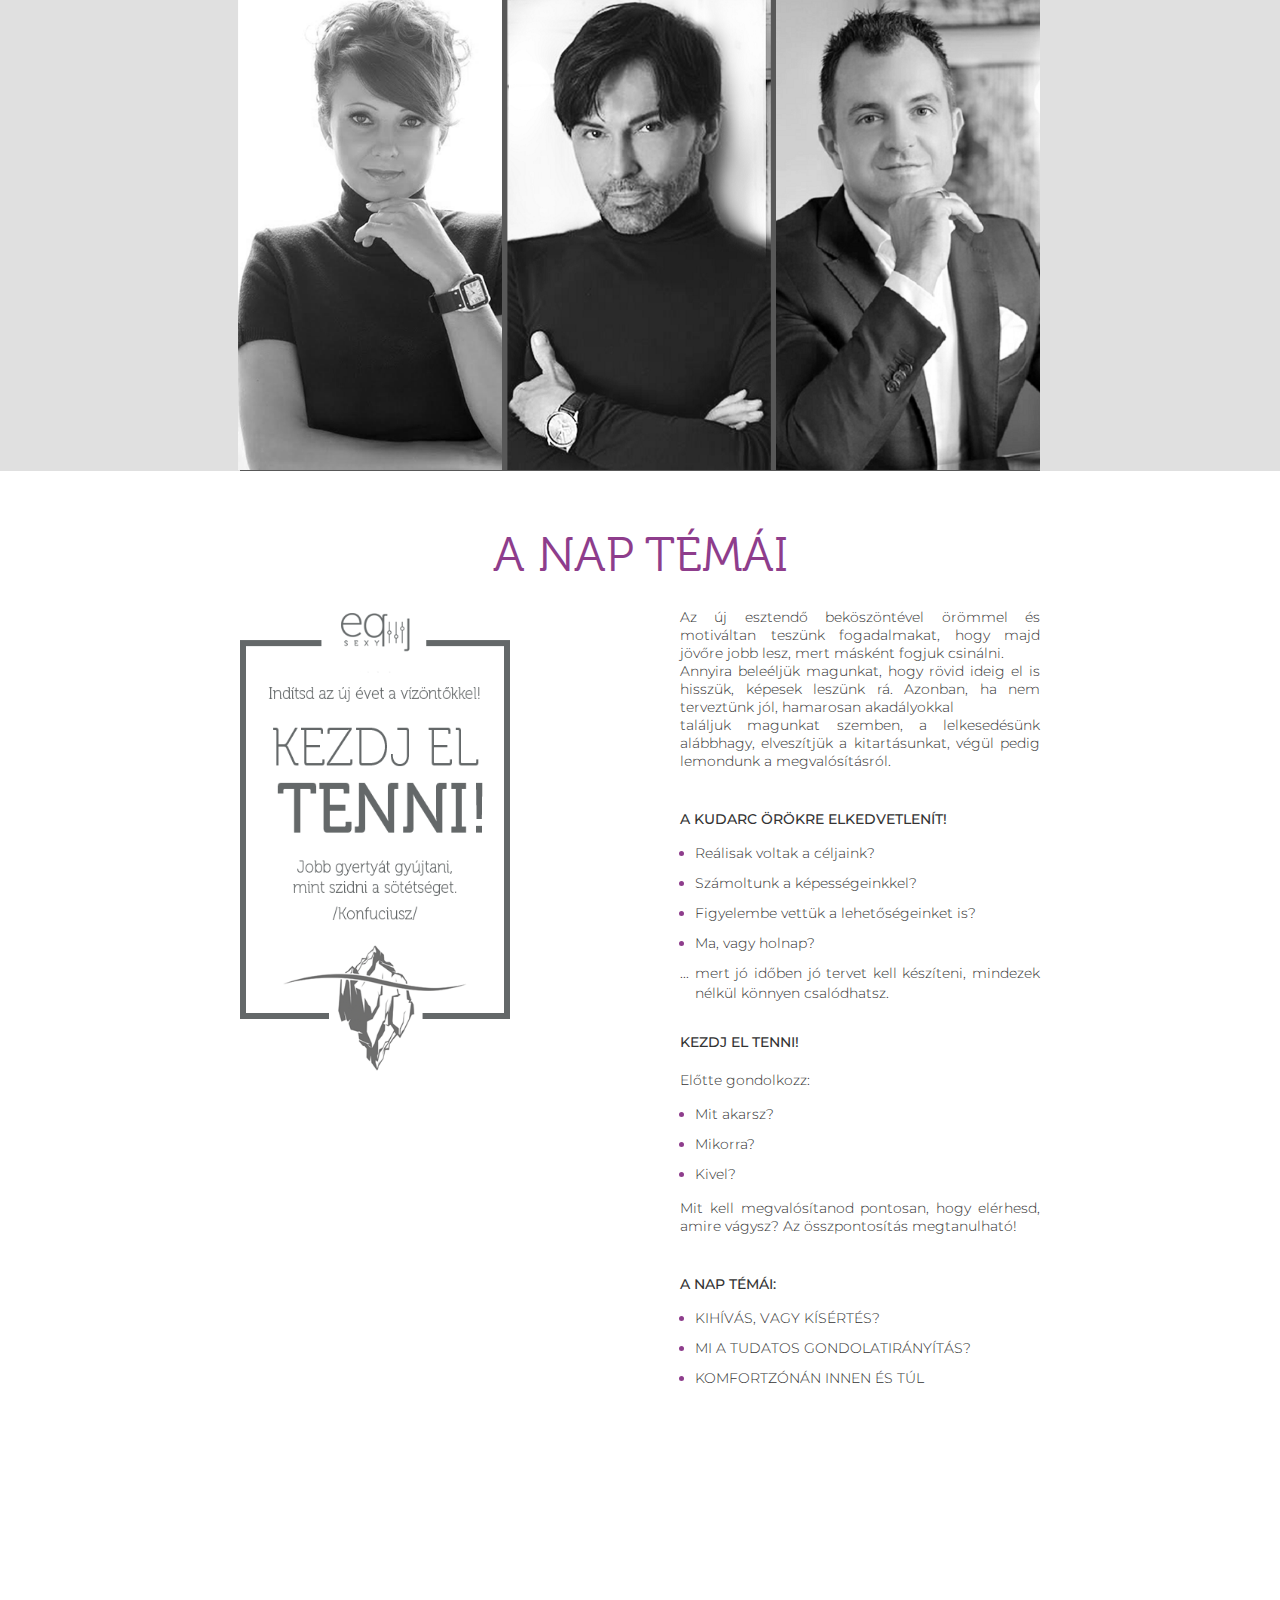
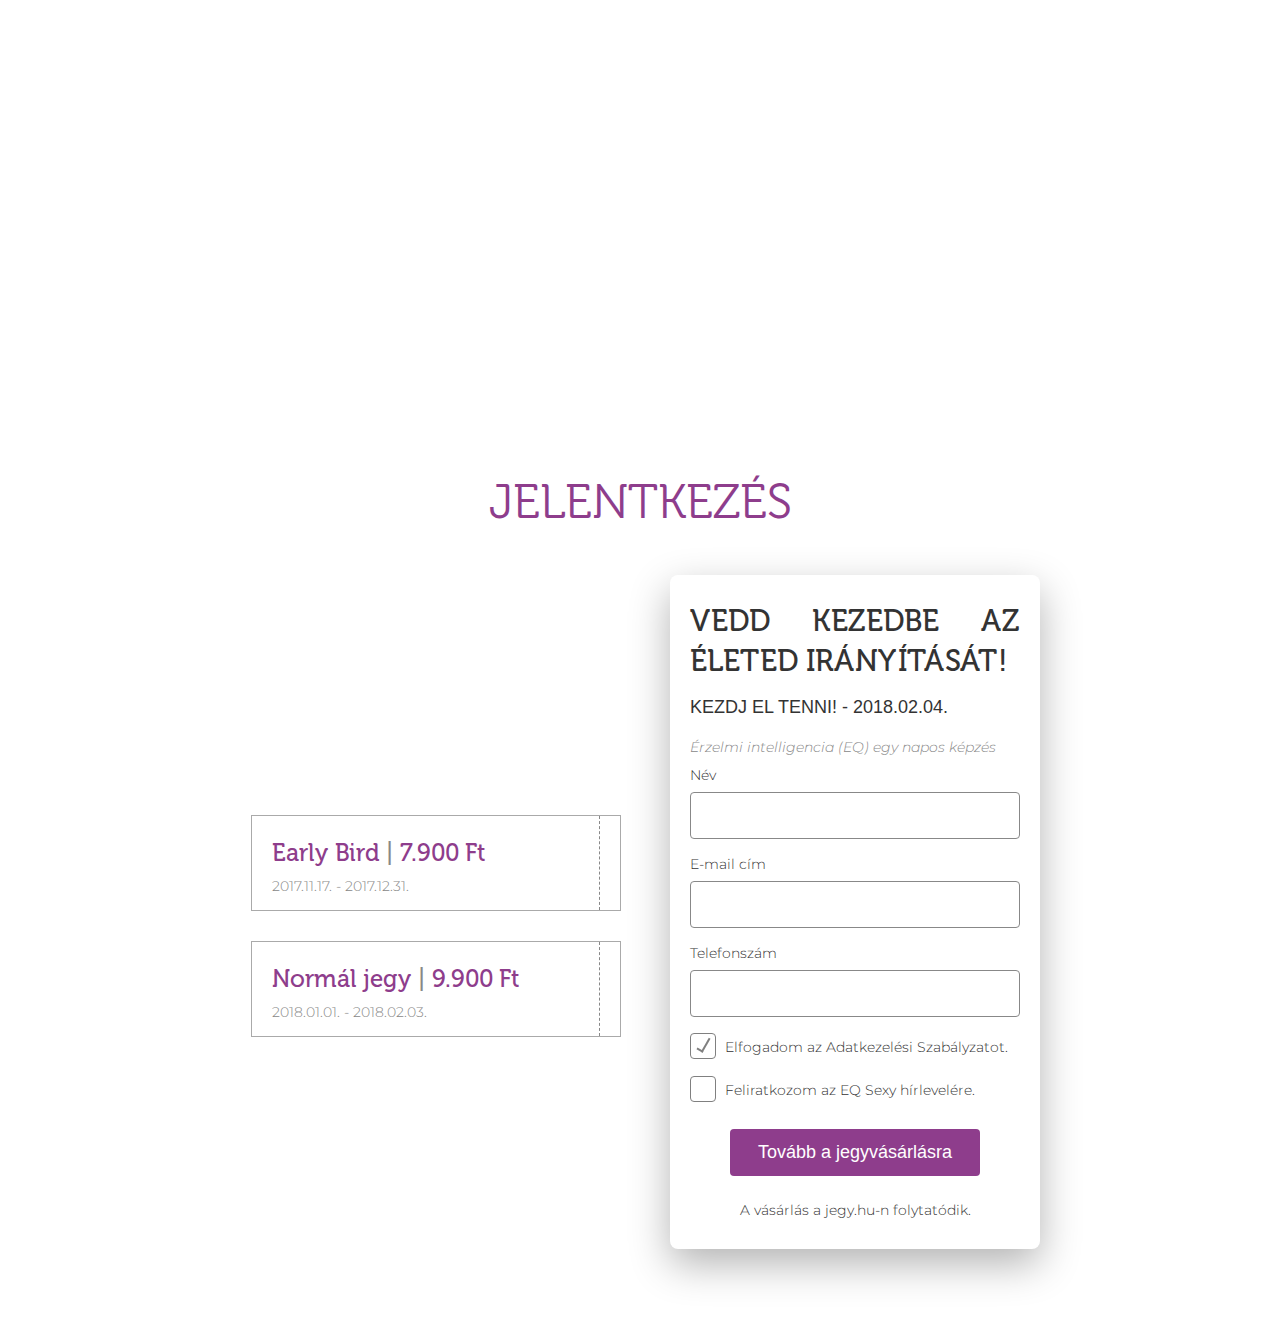
==== commit a693e88c: "update @media css" ====
--- a/index.html
+++ b/index.html
@@ -35,7 +35,7 @@
     <!-- ===== head  =====  -->
     <div class="head">
         <div class="logo">
-            <img src="assets/logo.png" alt="logo">
+            <a href="index.html"><img src="assets/logo.png" alt="logo"></a>
         </div>
         <div class="side-menu">
             <img src="assets/bars.png" alt="bars">
--- a/stylesheet/style.css
+++ b/stylesheet/style.css
@@ -1,5 +1,5 @@
 
-@import url('https://fonts.googleapis.com/css?family=Montserrat:300,500');
+@import url('https://fonts.googleapis.com/css?family=Montserrat:300,400,500,600');
 @font-face {
     font-family: 'museo300';
     src: url('../fonts/Museo300-Regular/Museo300-Regular.eot');
@@ -24,8 +24,6 @@
          url('../fonts/Museo100/Museo_100.ttf') format('truetype'),
          url('../fonts/Museo100/Museo_100.woff2') format('woff2');
 }
-/*  font-family: 'Montserrat', sans-serif;  */
-
 * {
     margin: 0;
     padding: 0;
@@ -82,7 +80,7 @@
     font-weight: normal;
     margin-bottom: 1px;
     display: block;
-    font-family: Museo500;
+    font-family: 'Museo500', sans-serif;
     font-size: 24px;
     transition: 0.3s;
     color: #8e3d8c;
@@ -129,14 +127,13 @@
     height: 50px;
 }
 .head-text p {
-    font-family: 'museo300';
+    font-family: 'Museo300', sans-serif;
     line-height: normal;
     font-size: 36px;
     color: #fff;
     text-align: center;
     padding-top: 100px;
 }
-
 .iq{
     display: none;
 }
@@ -147,11 +144,10 @@
     padding: 20px;
     border-radius: 8px;
     background-color: #ffffff;
-    box-shadow: 0px 15px 40px 0 rgba(0, 0, 0, 0.3);
-}
-
+    box-shadow: 0 15px 40px 0 rgba(0, 0, 0, 0.3);
+}
 .eq-btn p, h3 {
-    font-family: Museo500;
+    font-family: 'Museo500', sans-serif;
     font-size: 30px;
     line-height: 20px;
     padding: 6px 0;
@@ -179,7 +175,6 @@
     color: #ffffff;
     text-decoration: none;
 }
-
 .contain {
     max-width: 576px;
     margin: 0 auto;
@@ -194,7 +189,6 @@
 .contain p {
     padding: 10px 0;
 }
-
 /*--------carousel ----------*/
 .carousel-back {
     background-color: #e0e0e0;
@@ -234,14 +228,13 @@
 }
 .firstName {
     font-size: 24px;
-    font-family: Museo500;
+    font-family: 'Museo500', sans-serif;
 
 }
 .secondName {
     font-size: 14px;
-    font-family: Museo100;
-}
-
+    font-family: 'Museo100', sans-serif;
+}
 /*--------carousel ----------*/
 #item-2 {
     margin-top: 60px;
@@ -277,7 +270,7 @@
 .contain-text-2 {
     margin: 0 auto 50px;
 }
-/*.contain-text-2 */.strong {
+.strong {
     font-weight: 500;
 }
 .contain-text-color {
@@ -290,12 +283,10 @@
 #item-4 {
     margin-top: 30px;
 }
-
 .contain-text-color h1 {
     color: #ffffff;
     margin-bottom: 20px;
 }
-
 .contain-text-color p {
     font-size: 14px;
     font-weight: 200;
@@ -303,18 +294,15 @@
     /*max-width: 576px;*/
     margin: 0 auto;
 }
-
 .contain-text-color p strong {
     font-style: italic;
     font-weight: 500;
 }
-
 .layer-3 {
     background-color: #e0e0e0;
     width: 100%;
 }
-
-/*   */
+/* ---- list ----- */
 .list {
     margin-bottom: 50px;
 }
@@ -323,30 +311,24 @@
     font-weight: 500;
     margin-top: 20px;
 }
-
 .list span {
     line-height: 30px;
     color: #333333;
 }
-
 .last {
     list-style-type: none;
     margin-top: 5px;
 }
-
 .last span{
     line-height: 20px;
     margin-left: -15px;
 }
-
 ul {
     padding-left: 15px;
     color: #8e3d8c;
     font-weight: 300;
 }
-
 /*---- parallax -----*/
-
 .view {
     display: flex;
     align-items: center;
@@ -357,7 +339,7 @@
     margin: 10px 0 40px;
 }
 .place {
-    font-family: Museo300;
+    font-family: 'Museo300', sans-serif;
     font-size: 48px;
     padding: 30px;
 }
@@ -368,7 +350,6 @@
     padding: 10px;
 }
 /* ---  ticket ---*/
-
 .ticket-piece {
     position: relative;
     width: 100%;
@@ -381,12 +362,11 @@
     margin-top: -15px;
 }
 .ticket p {
-    font-family: Museo500;
+    font-family: 'Museo500', sans-serif;
     font-size: 24px;
     height: 100%;
     color: #8e3d8c;
 }
-
 .dashed {
     position: absolute;
     top: 0;
@@ -395,13 +375,10 @@
     width: calc(100% - 20px);
     border-right: 1px dashed #888888;
 }
-
 .ticket-piece span {
     color: #888888;
 }
-
 /* ticketpro */
-
 .card {
     border-radius: 8px;
     background-color: #ffffff;
@@ -418,13 +395,12 @@
 .card-p {
     font-size: 18px;
     text-transform: uppercase;
-    font-family: Museo100;
+    font-family: 'Museo100', sans-serif;
 }
 .grey {
     color: #888888;
     font-style: italic;
 }
-
 .form-group {
     margin: 0 auto;
 }
@@ -436,7 +412,6 @@
     border: 1px solid #888888;
     border-radius: 4px;
 }
-
 .btn-primary {
     display: block;
     font-size: 18px;
@@ -447,9 +422,7 @@
 .shop {
     text-align: center;
 }
-
-/* ---------------------------------------------*/
-
+/* -----------checkbox---------*/
 .check {
     position: relative;
 }
@@ -486,7 +459,6 @@
 .custom-control:hover input ~ .checkmark {
     background-color: #ffff;
 }
-
 .custom-control input:checked ~ .checkmark {
     background-color: #ffff;
 }
@@ -496,14 +468,10 @@
     position: absolute;
     display: none;
 }
-
 .custom-control input:checked ~ .checkmark:after {
     display: block;
-
-}
-
+}
 .custom-control .checkmark:after {
-   /* font-family: SegoeUISymbol;*/
     left: 9px;
     top: 2px;
     width: 5px;
@@ -513,17 +481,12 @@
     -webkit-transform: rotate(30deg);
     -ms-transform: rotate(30deg);
     transform: rotate(30deg);
-
-}
-/* -----------------------------------------------*/
-
-
+}
 .uppercase {
     text-transform: uppercase;
 }
-
 h1 {
-    font-family: Museo300;
+    font-family: 'Museo300', sans-serif;
     font-size: 36px;
     font-weight: normal;
     color: #8e3d8c;
@@ -531,7 +494,6 @@
     text-align: center;
     padding: 15px 0;
 }
-
 .btntop {
     position: fixed;
     bottom: 10px;
@@ -550,16 +512,16 @@
     margin: 8px 10px;
     font-size: 140%;
 }
-
 @media (min-width: 768px) {
 
     #desktop .d-block-768 {
         display: inline-block;
     }
-
     .contain{
         width: 100%;
         max-width: 800px;
+        padding-right: 0;
+        padding-left: 0;
     }
     .head-text p{
         font-size: 48px;
@@ -583,7 +545,7 @@
         width: 100%;
     }
     .contain-text, .number-list {
-        width: 45%;
+        width: 49%;
     }
     .name {
         top: -100px;
@@ -592,7 +554,7 @@
         margin-top: 60px;
     }
     .firstName {
-        font-size: 48px;
+        font-size: 49px;
     }
     .secondName {
         font-size: 24px;
@@ -603,9 +565,9 @@
     .layer-2, .layer-4, .ticket  {
         float: left;
     }
-    .ticket {
+    .ticket{
         margin-top: 30%;
-        width: 50%;
+        width: 49%;
     }
     .list {
         width: 45%;
@@ -624,8 +586,9 @@
     #desktop .d-block-992 {
         display: inline-block;
     }
-
-}@media (min-width: 1200px){
+}
+
+@media (min-width: 1200px){
     #desktop {
         right: 0;
     }
@@ -635,4 +598,25 @@
     .side-menu {
         display: none;
     }
-}
+    .head-text p {
+        width: 100%;
+        font-size: 60px;
+    }
+    h1 {
+        font-size: 48px;
+    }
+    .card , .ticket-piece {
+       max-width: 370px!important;
+    }
+    .ticket {
+        padding: 0;
+    }
+}
+
+@media (min-width: 1600px){
+
+    #desktop  {
+        right: 360px;
+    }
+}
+
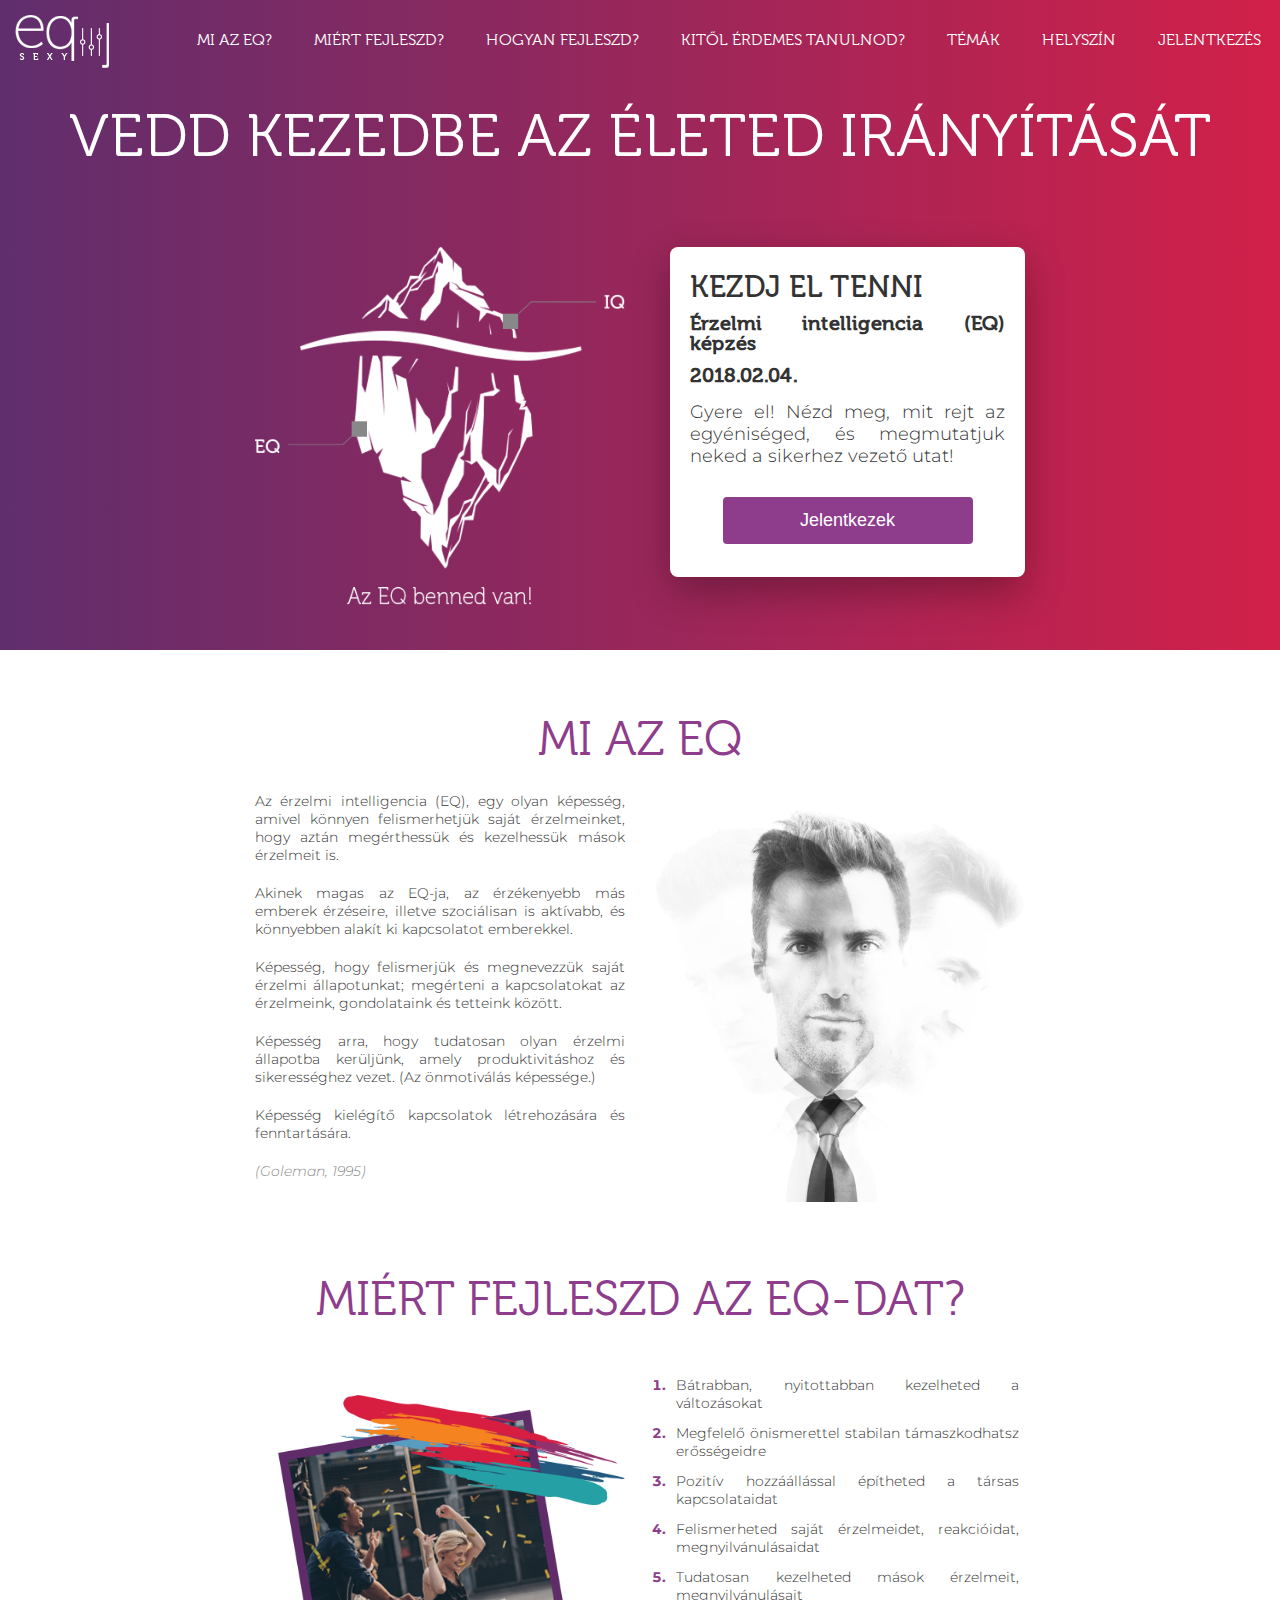
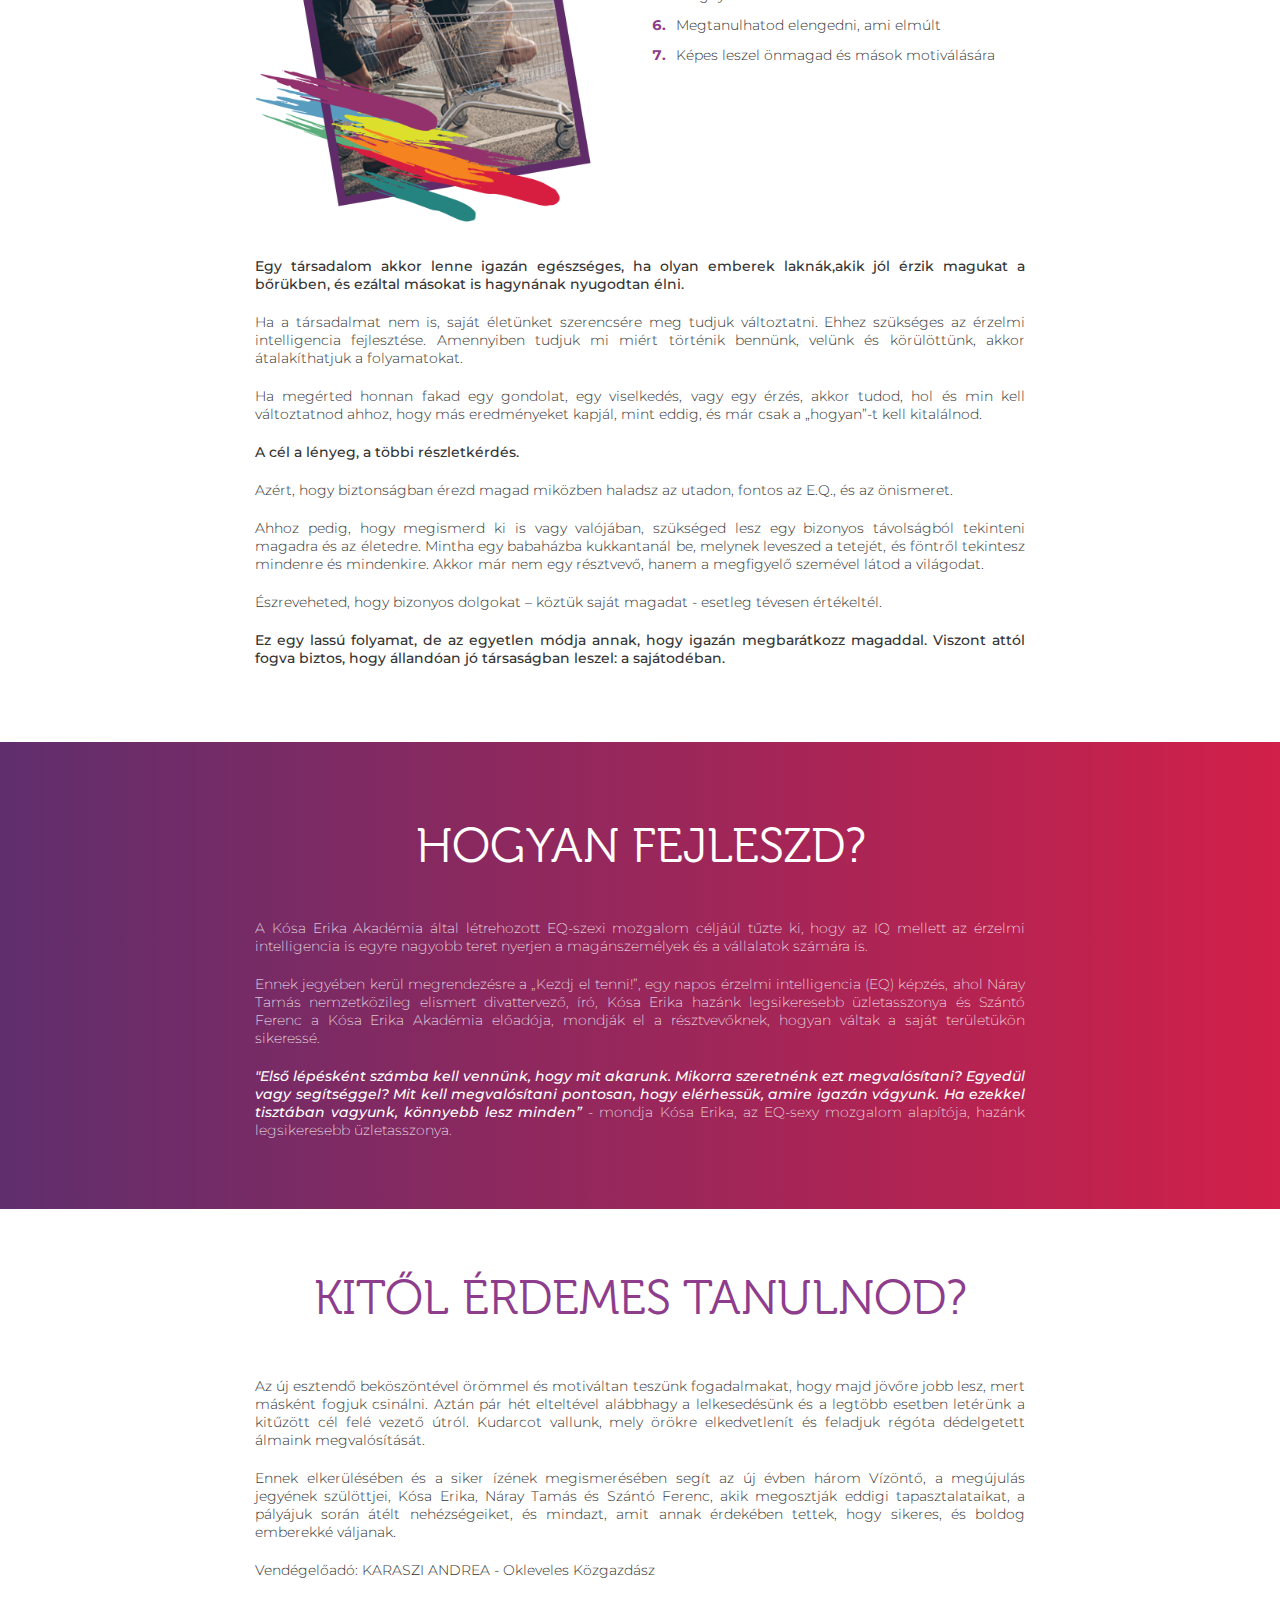
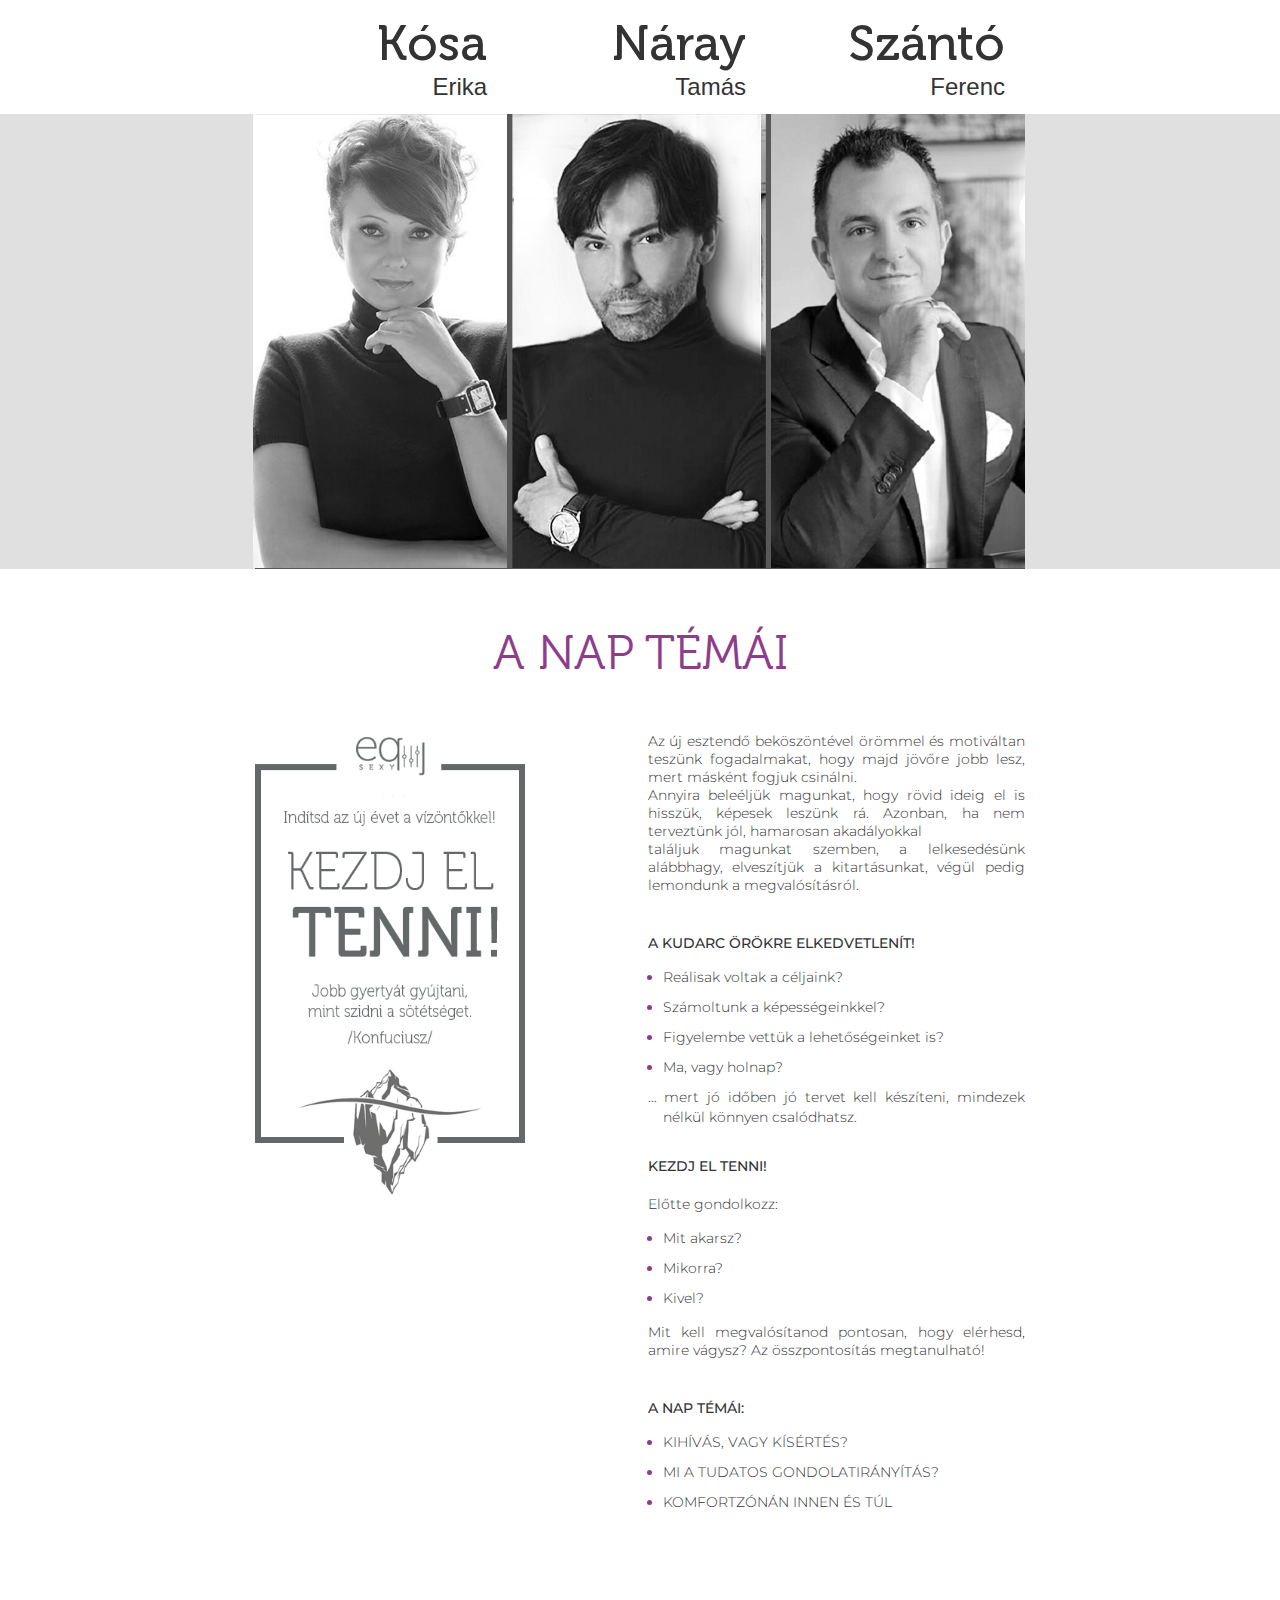
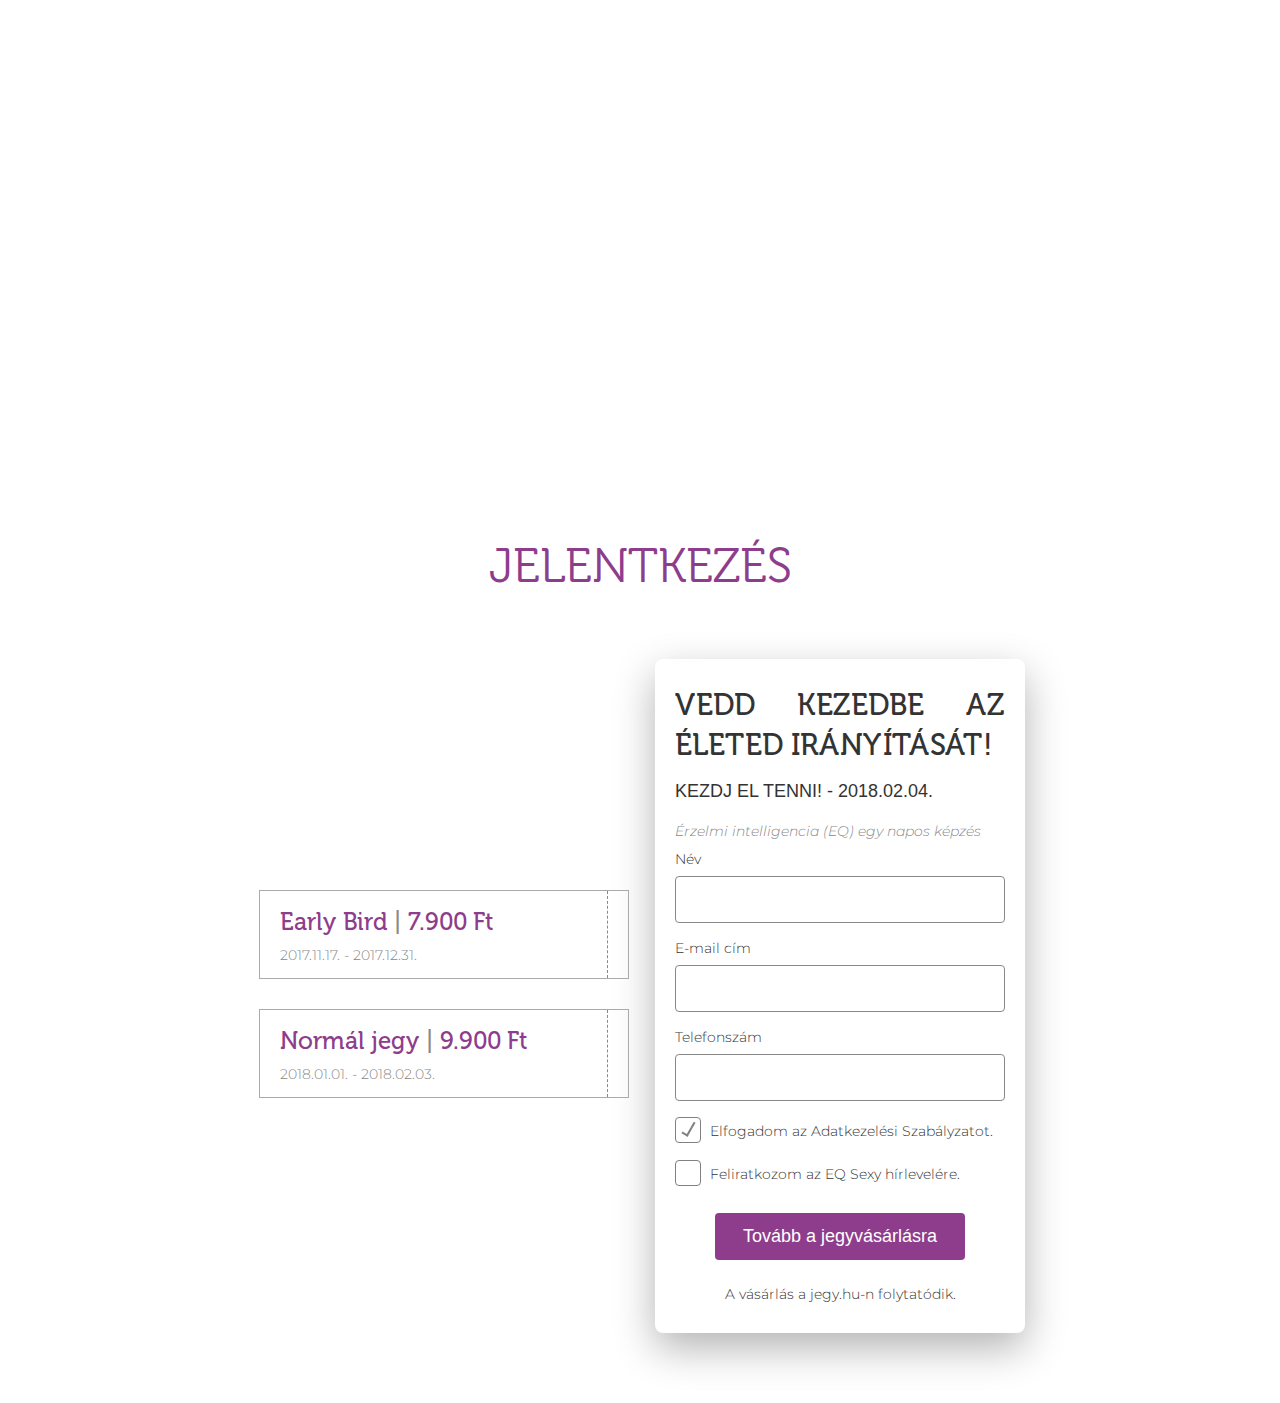
==== commit f8f762a7: "update @media css" ====
--- a/index.html
+++ b/index.html
@@ -21,7 +21,7 @@
         <a href="#item-7">Jelentkezés</a>
     </div>
     <!-- ===== molbile-menu  =====  -->
-    <div id="mySidenav" class="sidenav mobile-menu-item">
+    <div id="mySidenav" class="sidenav mobile-menu-item uppercase">
         <a href="#" class="closebtn"><img src="assets/times_icon.png" alt="times-icon" ></a>
         <a href="#item-1">Mi az EQ?</a>
         <a href="#item-2">Miért fejleszd?</a>
@@ -71,9 +71,10 @@
             </p>
             <p class="grey">(Goleman, 1995)</p>
         </div>
-        <div class="layer">
+        <div class="layer layer-1">
             <img src="assets/Layer_1.png" alt="layer_1">
         </div>
+        <div class="clear"></div>
         <div id="item-2" class="contain-title">
             <h1>Miért fejleszd az EQ-dat?</h1>
         </div>
@@ -129,8 +130,8 @@
             </p>
         </div>
     </div>
-    <div id="item-4" class="contain">
-        <div class="contain-title">
+    <div class="contain">
+        <div id="item-4"  class="contain-title">
             <h1>Kitől érdemes tanulnod?</h1>
         </div>
         <div class="contain-text-2">
@@ -181,8 +182,8 @@
             </div>
         </div>
     </div>
-    <div id="item-5" class="contain">
-        <div class="contain-title">
+    <div class="contain">
+        <div id="item-5"  class="contain-title">
             <h1>a nap témái</h1>
         </div>
         <div class="layer layer-4">
@@ -229,7 +230,7 @@
         </div>
     </div>
     <div class="clear"></div>
-    <div id="item-6" class="view jarallax" data-jarallax='{"speed": 0.2}' style="background-image: url(assets/Hilton.png); height: 550px; ">
+    <div id="item-6" class="view jarallax" data-jarallax='{"speed": 0.2}' style="background-image: url(assets/Hilton.png); height: 500px; ">
         <div class="place uppercase">
             Helyszín, időpont
         </div>
@@ -238,8 +239,8 @@
         <p> 2018.02.04. 10:00 - 17:00</p>
         <div class="full-bg-img"></div>
     </div>
-    <div id="item-7" class="contain">
-        <div class="contain-title">
+    <div class="contain">
+        <div id="item-7" class="contain-title">
             <h1>jelentkezés</h1>
         </div>
         <div class="ticket">
--- a/stylesheet/style.css
+++ b/stylesheet/style.css
@@ -330,13 +330,14 @@
 }
 /*---- parallax -----*/
 .view {
+    height: 500px;
     display: flex;
     align-items: center;
     justify-content: center;
     flex-flow: column;
     color: #ffffff;
     text-align: center;
-    margin: 10px 0 40px;
+    margin: 10px 0 30px;
 }
 .place {
     font-family: 'Museo300', sans-serif;
@@ -355,7 +356,7 @@
     width: 100%;
     max-width: 355px;
     margin: 30px auto;
-    padding: 12px 20px 15px;
+    padding: 6px 20px 14px;
     border: 1px solid #aaaaaa;
 }
 .ticket {
@@ -520,8 +521,6 @@
     .contain{
         width: 100%;
         max-width: 800px;
-        padding-right: 0;
-        padding-left: 0;
     }
     .head-text p{
         font-size: 48px;
@@ -544,8 +543,17 @@
     .contain-title {
         width: 100%;
     }
+    #item-2 {
+        margin: 28px 0;
+    }
+    #item-4, #item-5 {
+        margin-bottom: 26px;
+    }
+    #item-7 {
+        margin-bottom: 20px;
+    }
     .contain-text, .number-list {
-        width: 49%;
+        width: 48%;
     }
     .name {
         top: -100px;
@@ -559,7 +567,7 @@
     .secondName {
         font-size: 24px;
     }
-    .number-list, .card {
+    .number-list, .card, .layer-1 {
         float: right;
     }
     .layer-2, .layer-4, .ticket  {
@@ -570,7 +578,7 @@
         width: 49%;
     }
     .list {
-        width: 45%;
+        width: 49%;
         float: right;
     }
     .contain-text {
@@ -586,9 +594,16 @@
     #desktop .d-block-992 {
         display: inline-block;
     }
+    .contain {
+        padding-right: 0;
+        padding-left: 0;
+    }
 }
 
 @media (min-width: 1200px){
+    .contain {
+        width: 770px;
+    }
     #desktop {
         right: 0;
     }
@@ -602,6 +617,12 @@
         width: 100%;
         font-size: 60px;
     }
+    .layer img {
+        max-width: 370px!important;
+    }
+    .iq {
+        width: 370px;
+    }
     h1 {
         font-size: 48px;
     }
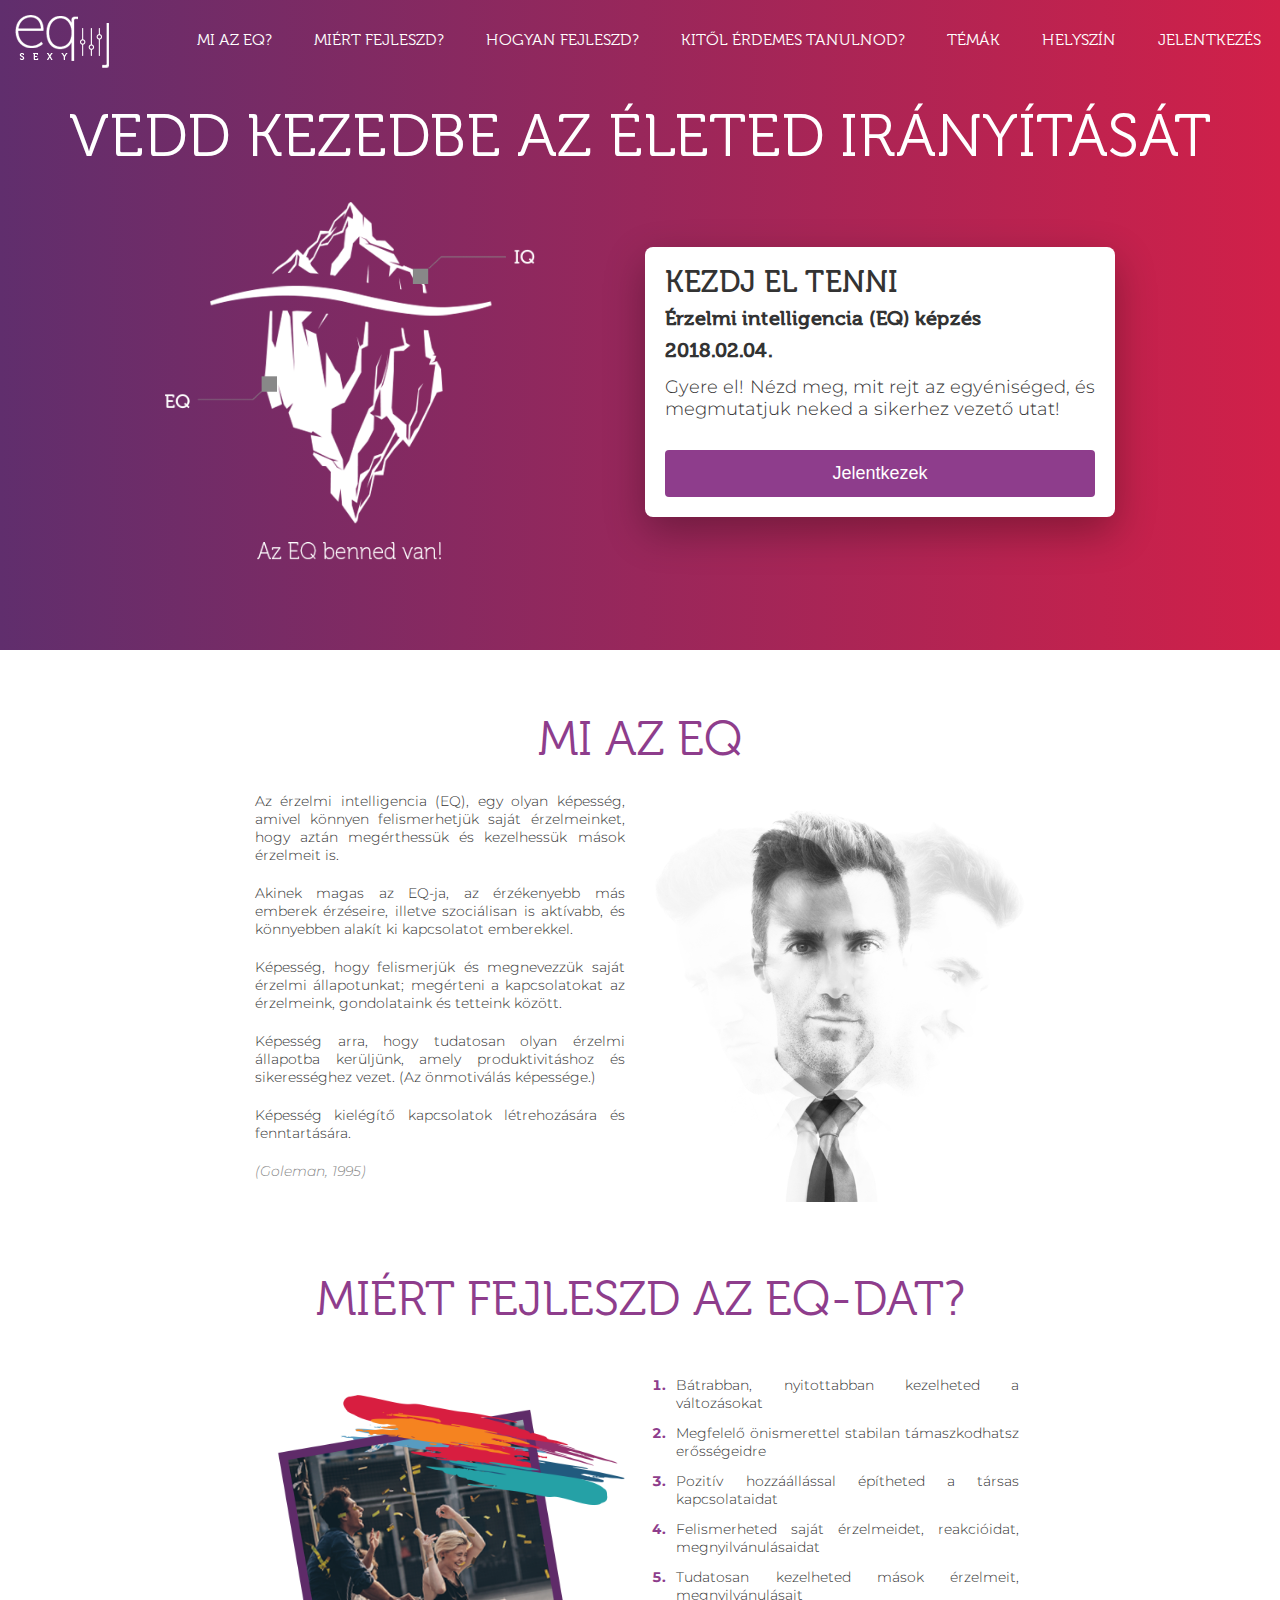
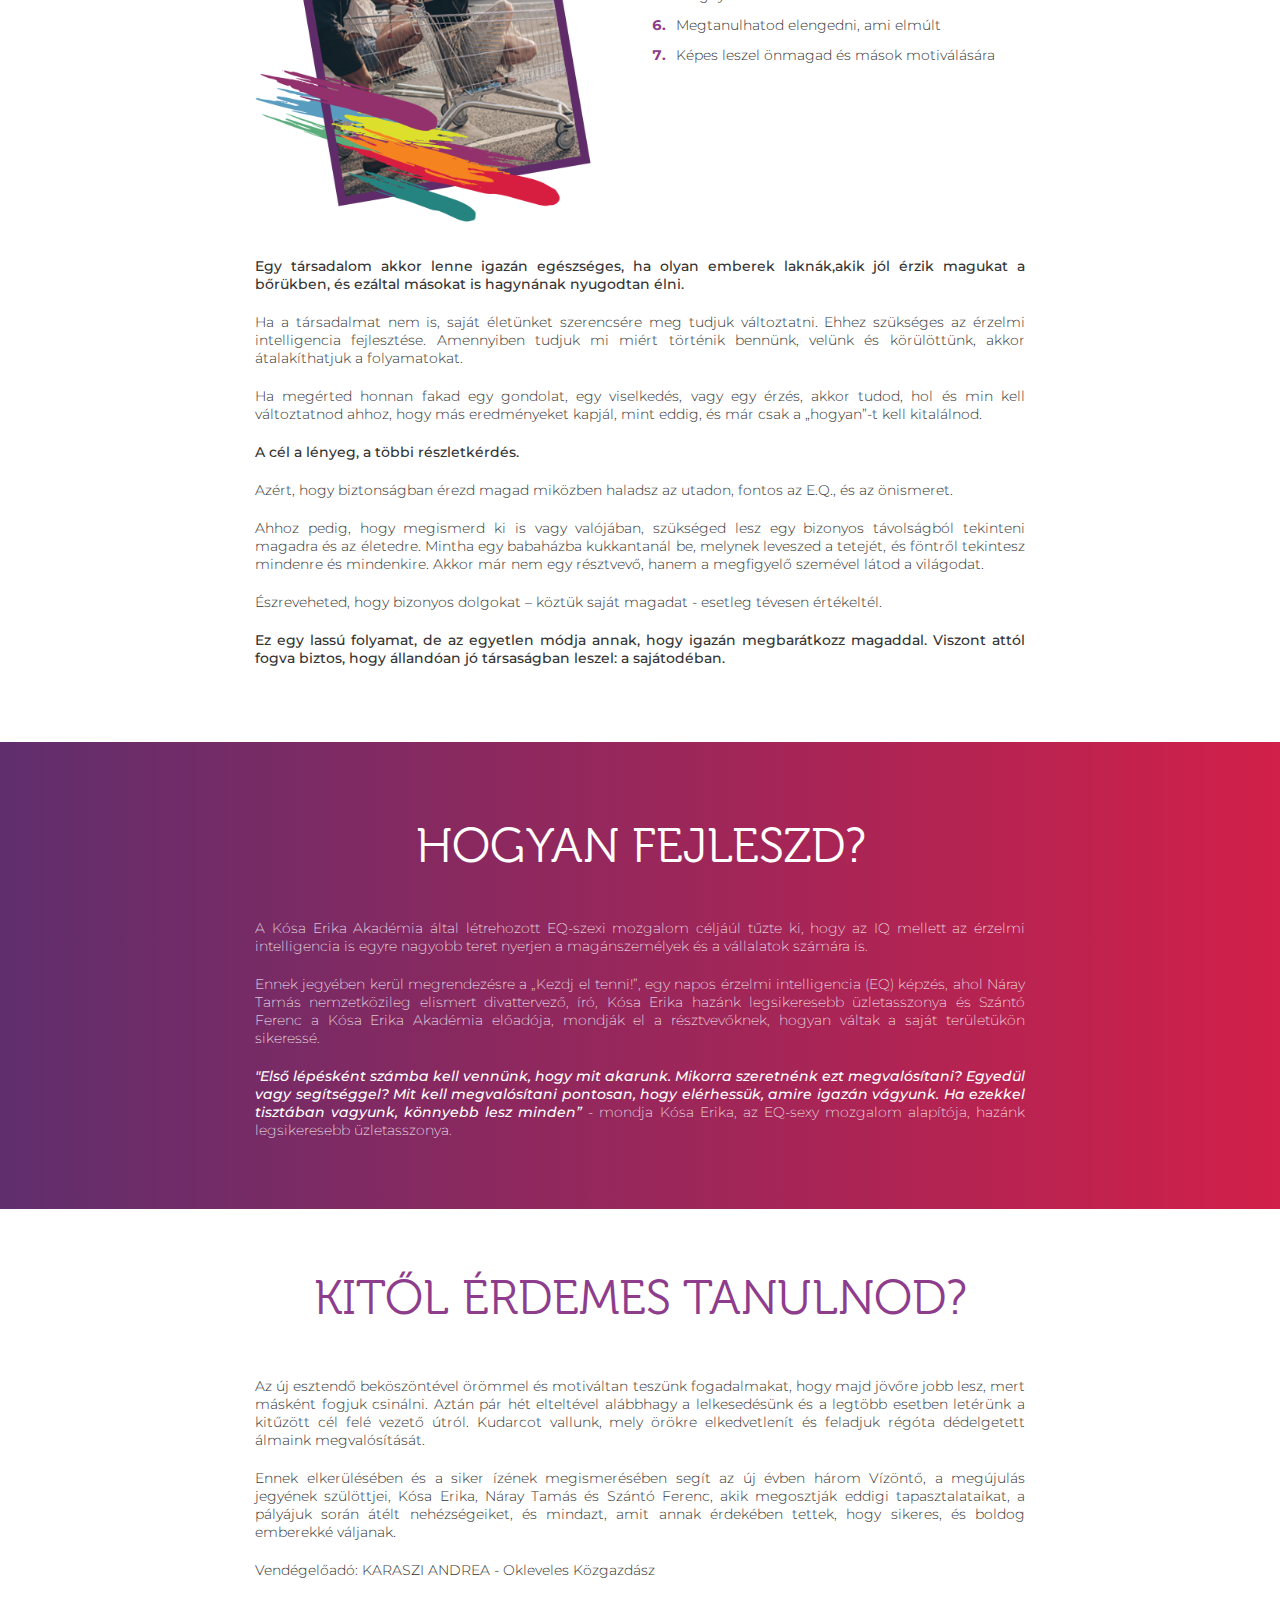
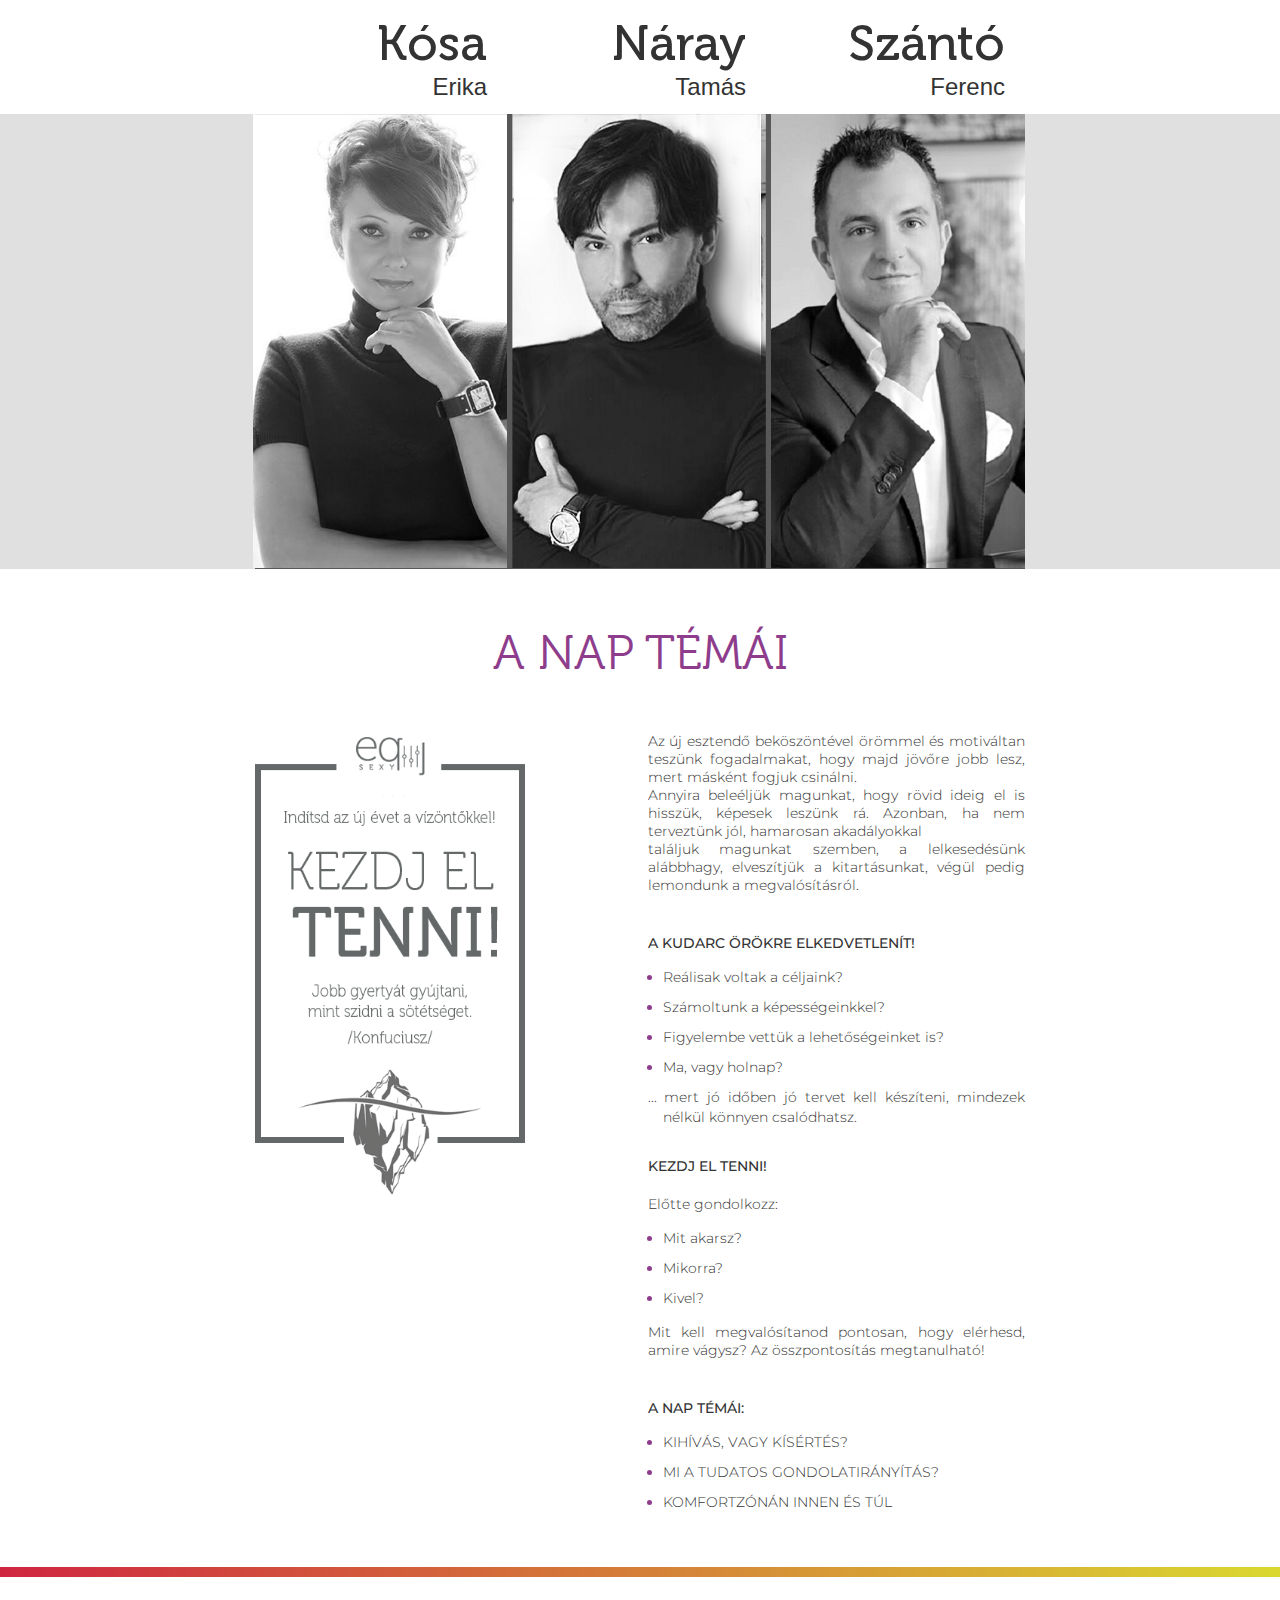
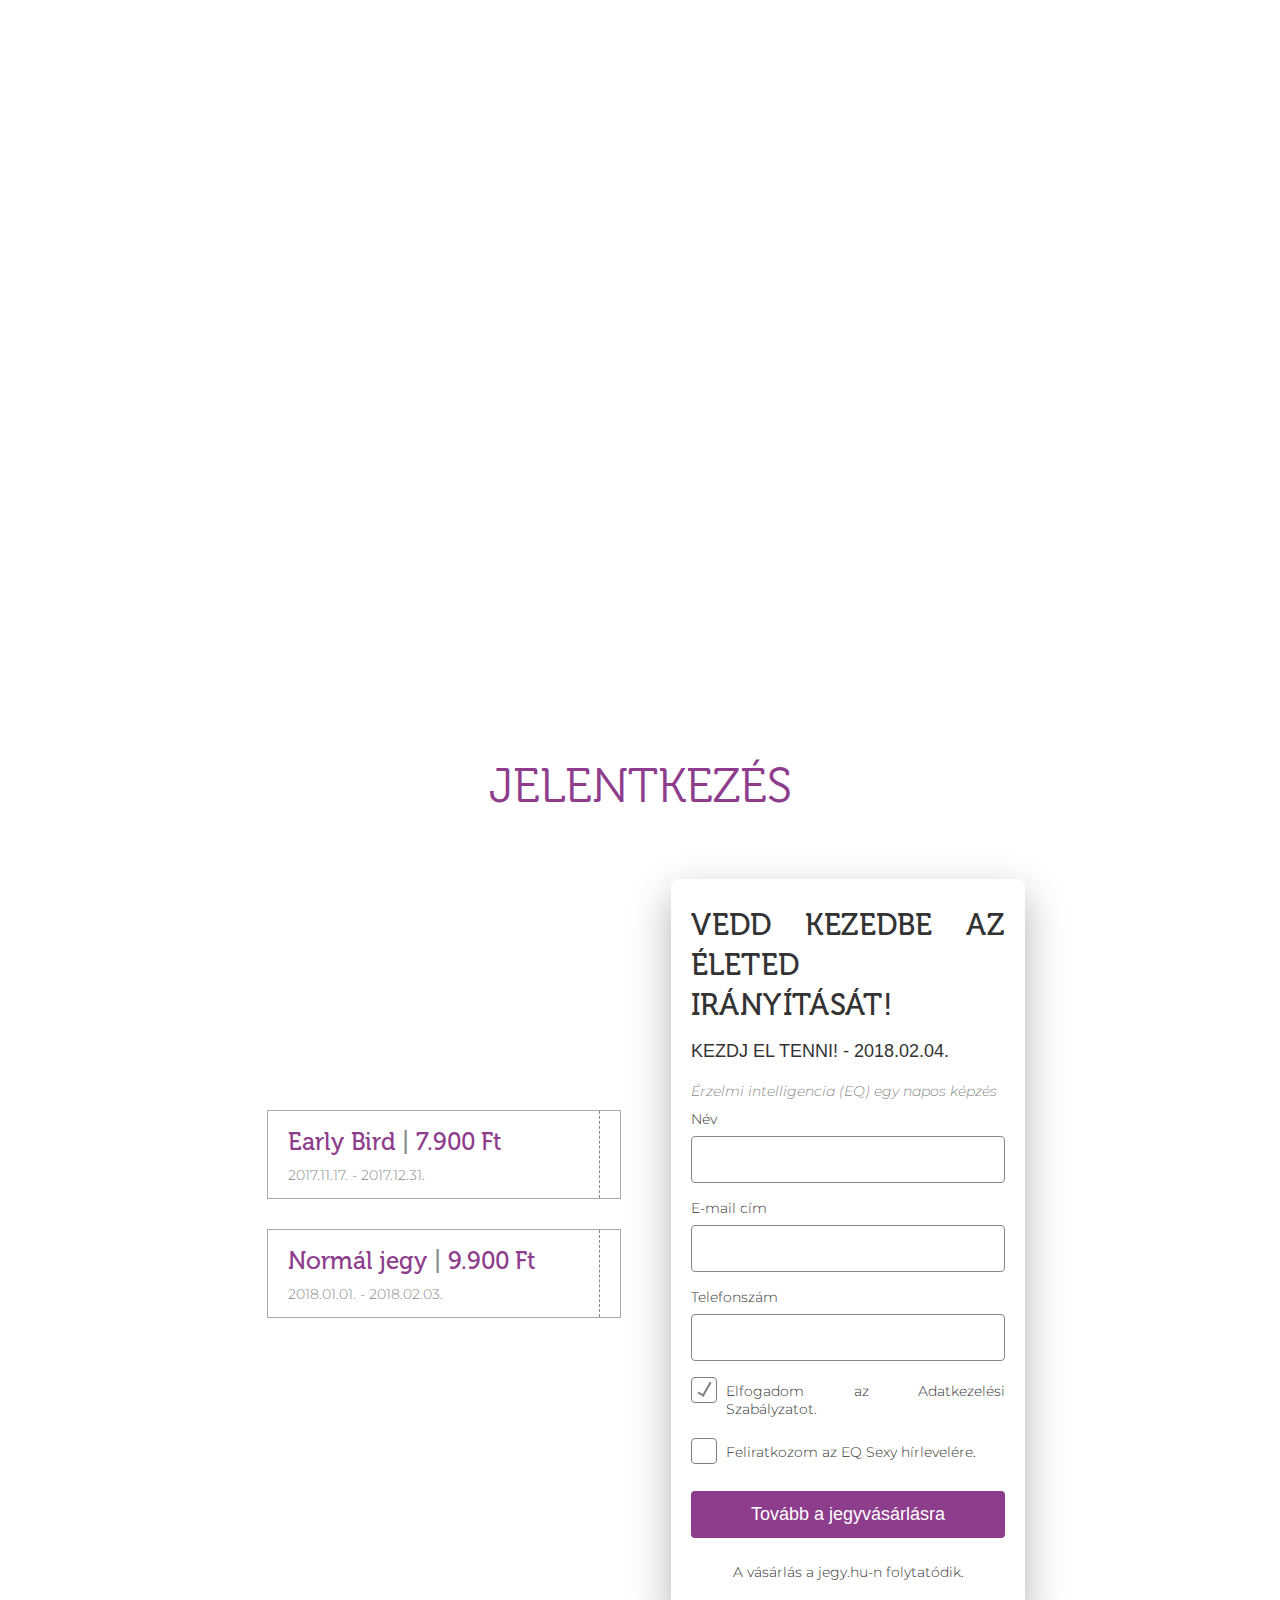
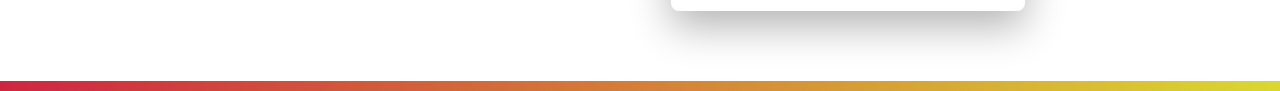
==== commit ca648a76: "update media css" ====
--- a/index.html
+++ b/index.html
@@ -43,7 +43,7 @@
         <div class="head-text">
             <p class="uppercase">vedd kezedbe az életed irányítását</p>
         </div>
-        <div class="contain">
+        <div class="contain head-contain">
             <div class="iq"><img src="assets/IQ.png" alt=""></div>
             <div class="eq-btn">
                 <p class="uppercase">kezdj el tenni</p>
@@ -230,6 +230,7 @@
         </div>
     </div>
     <div class="clear"></div>
+    <div class="color-line"></div>
     <div id="item-6" class="view jarallax" data-jarallax='{"speed": 0.2}' style="background-image: url(assets/Hilton.png); height: 500px; ">
         <div class="place uppercase">
             Helyszín, időpont
@@ -260,7 +261,7 @@
             <p class="card-p">Kezdj el tenni! - 2018.02.04.</p>
             <p class="grey">Érzelmi intelligencia (EQ) egy napos képzés</p>
             <div class="card-body">
-                <form id="">
+                <form>
                     <div class="form-group">
                         <label for="registerName">Név</label>
                         <input name="registerName" type="text" class="form-control" id="registerName">
@@ -277,12 +278,10 @@
                         <div class="form-group">
                             <label class="custom-control custom-radio">Elfogadom az Adatkezelési Szabályzatot.
                                 <input type="checkbox" value="1" checked>
-                           <!--     <span class="custom-control-indicator"></span>  -->
                                 <span class="checkmark"></span>
                             </label>
                             <label class="custom-control custom-radio">Feliratkozom az EQ Sexy hírlevelére.
                                 <input type="checkbox" value="2">
-                           <!--     <span class="custom-control-indicator"></span>  -->
                                 <span class="checkmark"></span>
                             </label>
                         </div>
@@ -293,7 +292,9 @@
             </div>
         </div>
     </div>
+    <div class="clear"></div>
     <div class="btn btntop"><i class="fa fa-arrow-up" aria-hidden="true"></i></div>
+    <div class="color-line"></div>
 
 <!-- Optional JavaScript -->
 <!-- jQuery first, then Popper.js, then Bootstrap JS -->
--- a/stylesheet/style.css
+++ b/stylesheet/style.css
@@ -30,7 +30,6 @@
     border: 0;
     box-sizing: border-box;
 }
-
 body {
     font-family: 'Montserrat', sans-serif;
     color: #333333;
@@ -41,7 +40,6 @@
     clear: both;
 }
 /* ----- desktop menu -----*/
-
 #desktop {
     position: absolute;
     top: 30px;
@@ -167,7 +165,7 @@
     border-radius: 4px;
     background-color: #8e3d8c;
     margin: 30px auto 0;
-    width: 250px;
+    width: 100%;
     height: 47px;
 }
 .eq-btn a {
@@ -176,7 +174,7 @@
     text-decoration: none;
 }
 .contain {
-    max-width: 576px;
+    width: 100%;
     margin: 0 auto;
     padding: 15px;
     text-align: justify;
@@ -337,7 +335,7 @@
     flex-flow: column;
     color: #ffffff;
     text-align: center;
-    margin: 10px 0 30px;
+    margin-bottom: 30px;
 }
 .place {
     font-family: 'Museo300', sans-serif;
@@ -353,8 +351,8 @@
 /* ---  ticket ---*/
 .ticket-piece {
     position: relative;
-    width: 100%;
-    max-width: 355px;
+    /*width: 100%;*/
+    width: 354px;
     margin: 30px auto;
     padding: 6px 20px 14px;
     border: 1px solid #aaaaaa;
@@ -384,7 +382,7 @@
     border-radius: 8px;
     background-color: #ffffff;
     box-shadow: 0px 15px 40px 0 rgba(0, 0, 0, 0.3);
-    max-width: 355px;
+    width: 354px;
     margin: 30px auto 70px;
     padding: 20px;
 }
@@ -463,7 +461,6 @@
 .custom-control input:checked ~ .checkmark {
     background-color: #ffff;
 }
-
 .checkmark:after {
     content: "";
     position: absolute;
@@ -495,9 +492,13 @@
     text-align: center;
     padding: 15px 0;
 }
+.color-line {
+    height: 10px;
+    background-image: linear-gradient(to right, #cf2640, #dad830);
+}
 .btntop {
     position: fixed;
-    bottom: 10px;
+    bottom: 20px;
     right: 10px;
     z-index: 2000;
     background-image: linear-gradient(to right, #602e6d, #d12049);
@@ -513,14 +514,22 @@
     margin: 8px 10px;
     font-size: 140%;
 }
-@media (min-width: 768px) {
+    @media (min-width: 576px){
+        .contain {
+            width: 546px;
+        }
+    }
+
+    @media (min-width: 768px) {
 
     #desktop .d-block-768 {
         display: inline-block;
     }
     .contain{
-        width: 100%;
-        max-width: 800px;
+        width: 738px;
+        padding-right: 8px;
+        padding-left: 8px;
+        /*max-width: 800px;*/
     }
     .head-text p{
         font-size: 48px;
@@ -552,6 +561,9 @@
     #item-7 {
         margin-bottom: 20px;
     }
+    .view {
+        height: 600px!important;
+    }
     .contain-text, .number-list {
         width: 48%;
     }
@@ -594,9 +606,24 @@
     #desktop .d-block-992 {
         display: inline-block;
     }
+    .head-contain {
+        width: 800px!important;
+    }
+    .eq-btn {
+        width: 385px!important;
+        height: 290px;
+        padding-top: 15px;
+    }
     .contain {
+        width: 770px;
         padding-right: 0;
         padding-left: 0;
+    }
+    .layer img {
+        max-width: 370px!important;
+    }
+    .view {
+        height: 720px!important;
     }
 }
 
@@ -604,6 +631,18 @@
     .contain {
         width: 770px;
     }
+    .iq {
+        width: 370px;
+        margin-top: -45px;
+    }
+    .head-contain {
+        width: 950px!important;
+    }
+    .eq-btn {
+        width: 470px!important;
+        height: 270px;
+        padding-top: 15px;
+    }
     #desktop {
         right: 0;
     }
@@ -617,12 +656,6 @@
         width: 100%;
         font-size: 60px;
     }
-    .layer img {
-        max-width: 370px!important;
-    }
-    .iq {
-        width: 370px;
-    }
     h1 {
         font-size: 48px;
     }
@@ -635,9 +668,13 @@
 }
 
 @media (min-width: 1600px){
-
     #desktop  {
         right: 360px;
     }
 }
-
+@media (min-width: 2500px){
+    #desktop  {
+        right: 1300px;
+    }
+}
+
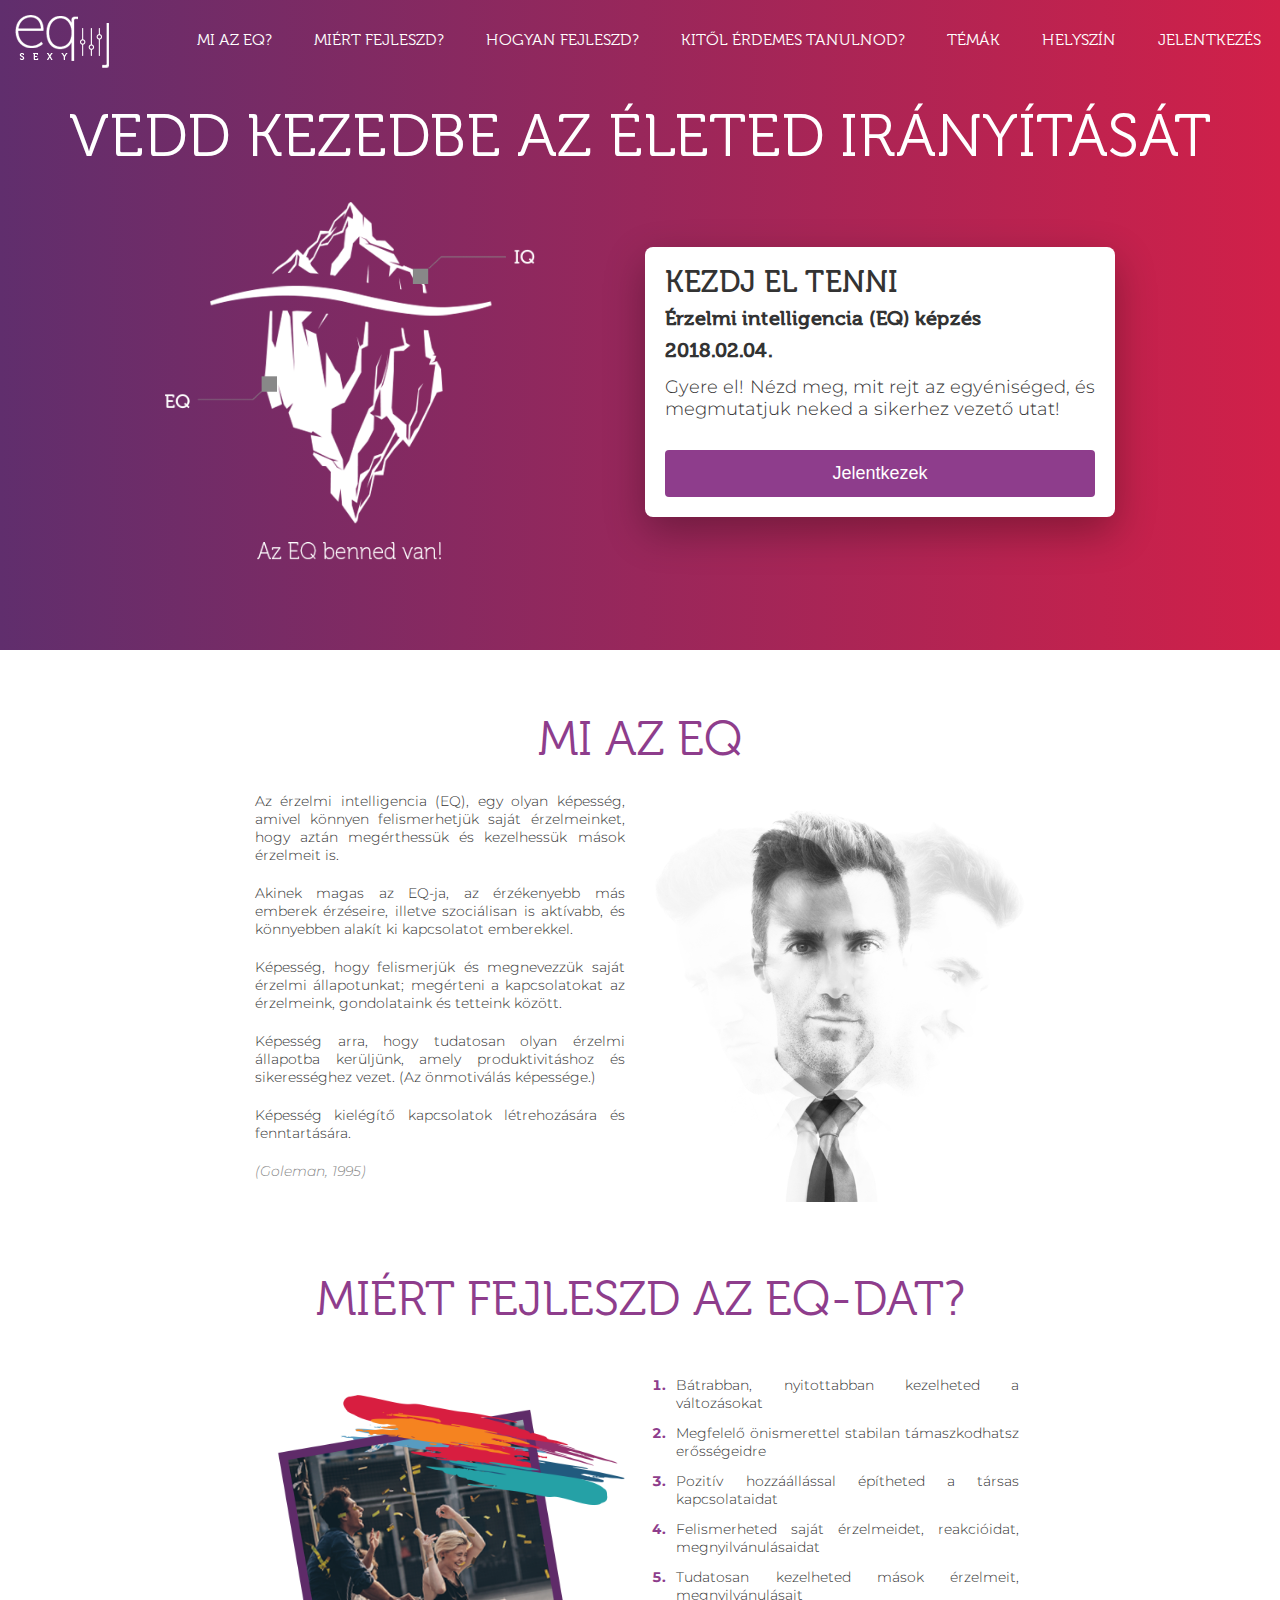
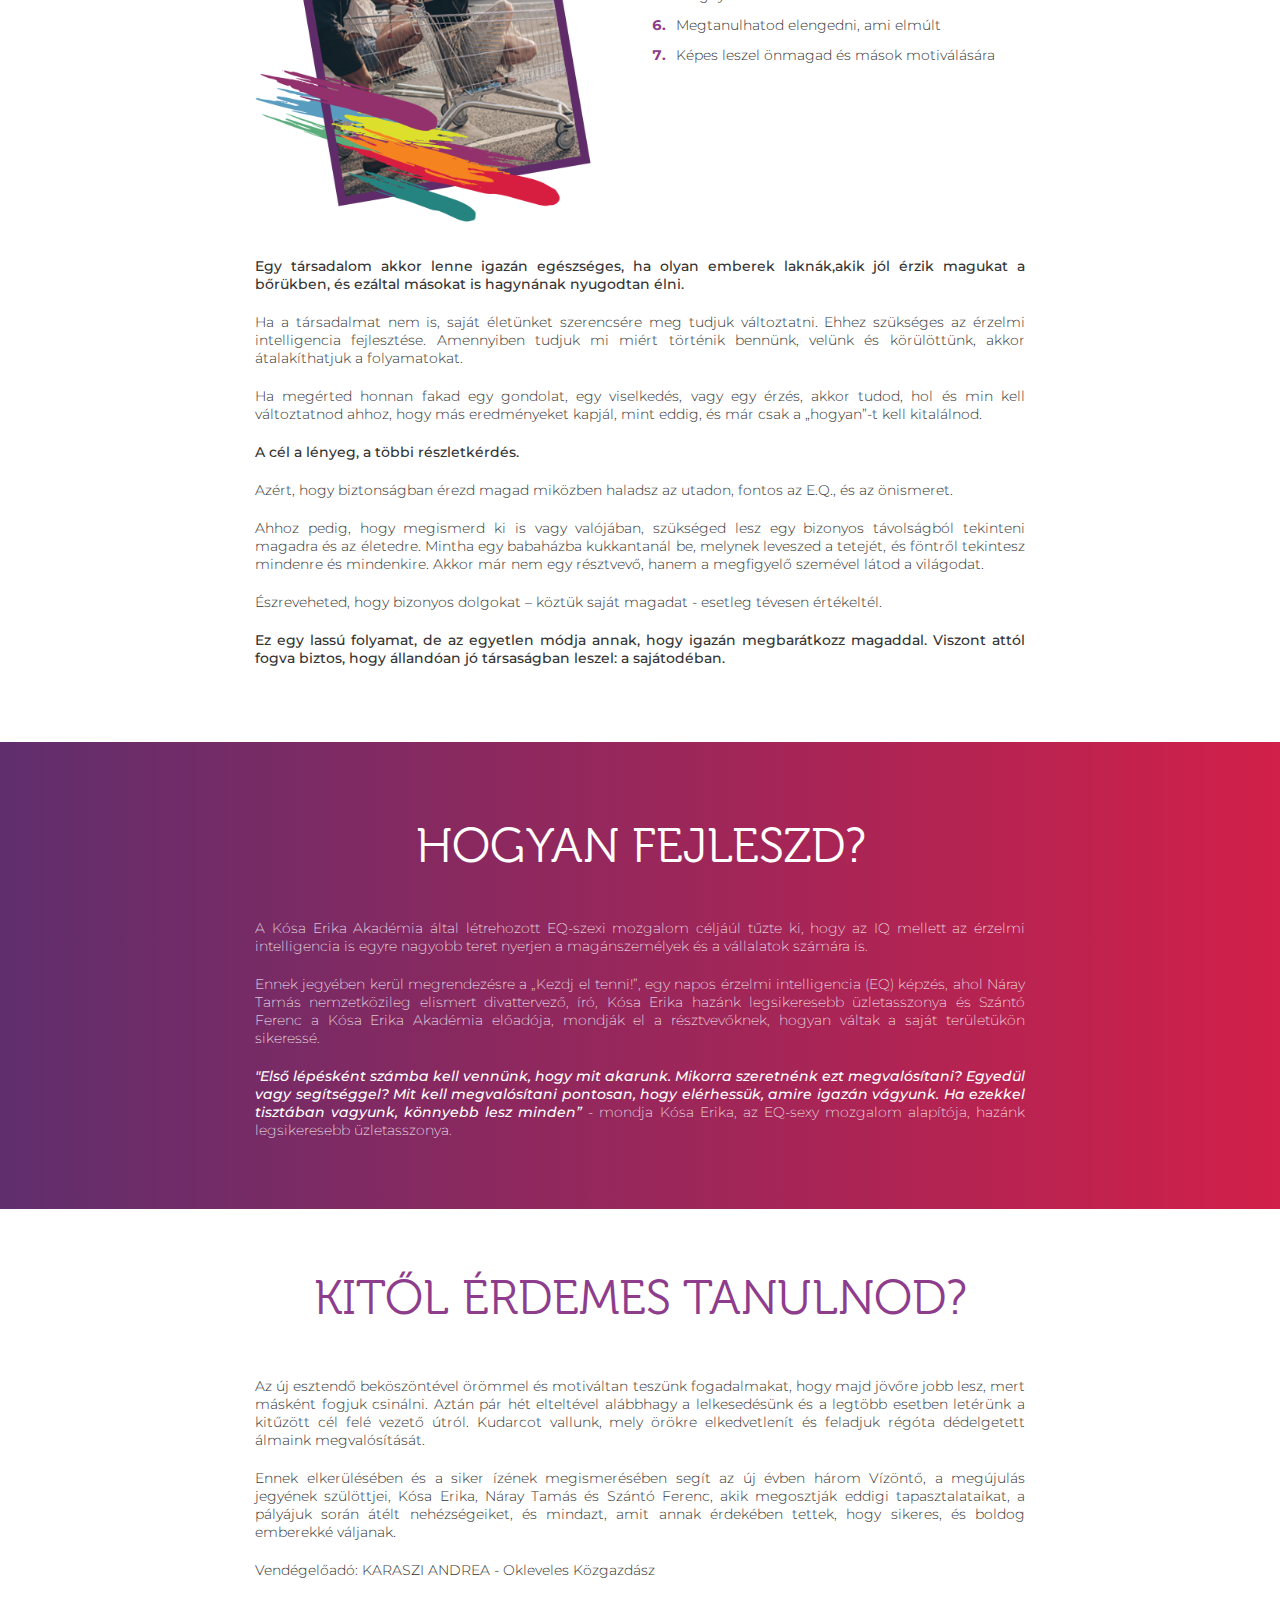
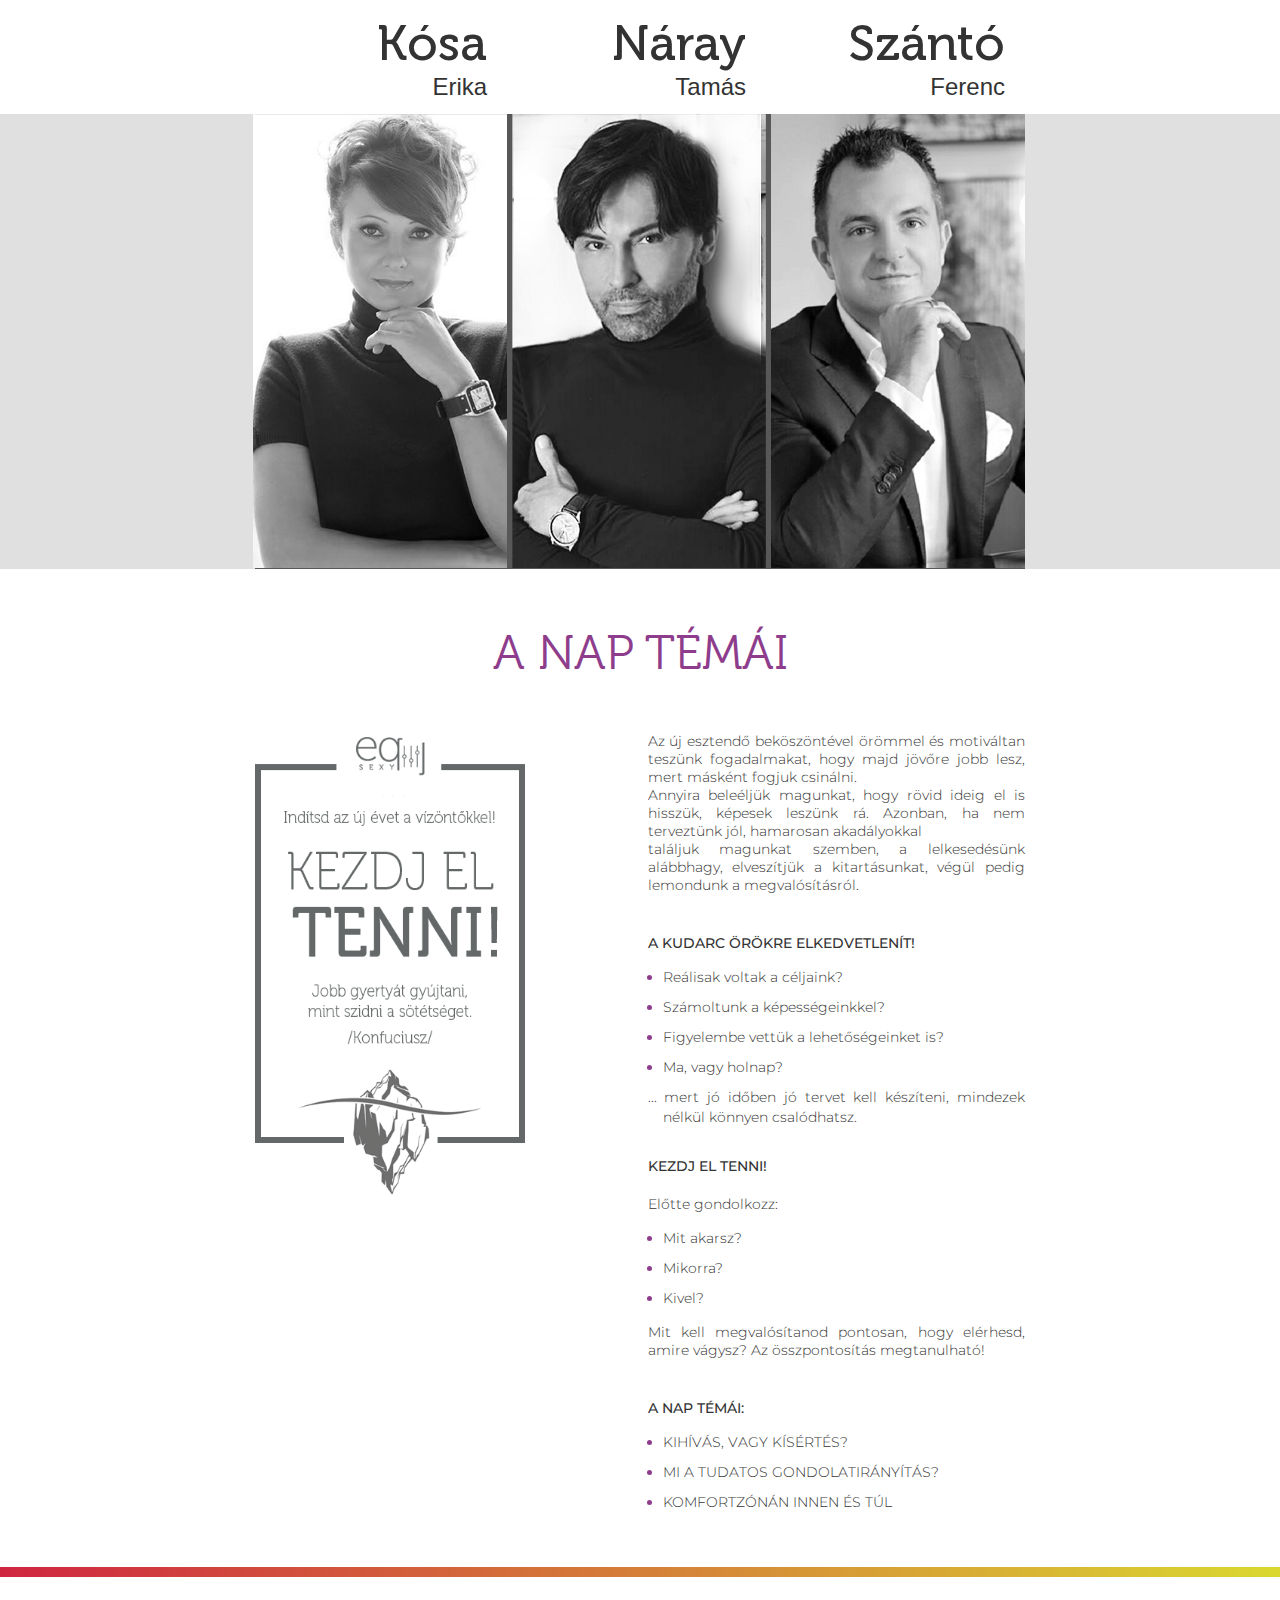
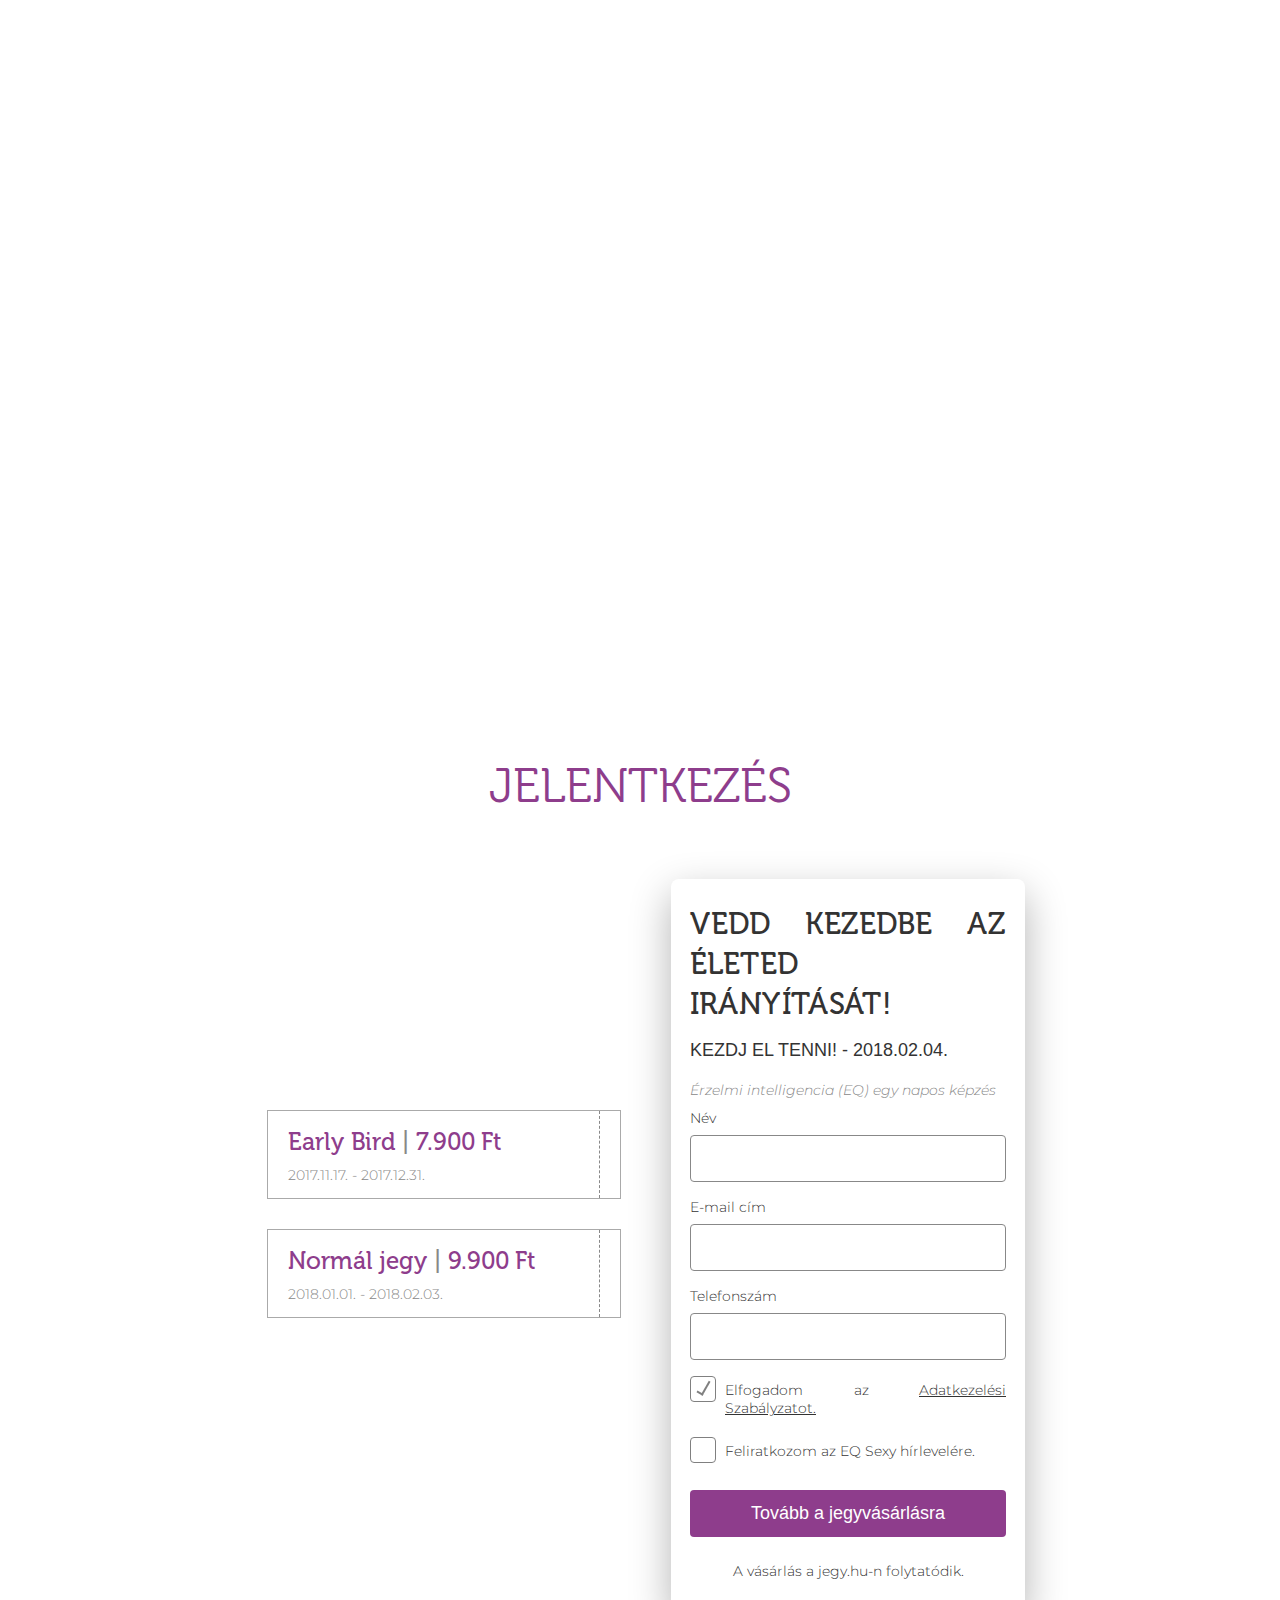
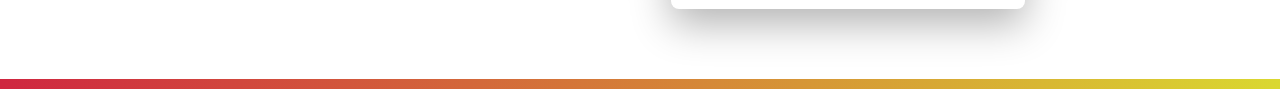
==== commit 3d8efdc2: "update media css" ====
--- a/index.html
+++ b/index.html
@@ -8,7 +8,7 @@
   <!--  <link rel="stylesheet" href="stylesheet/bootstrap.min.css"> -->
     <link rel="stylesheet" href="stylesheet/style.css">
 
-    <title></title>
+    <title>Eq fejlesztése</title>
 </head>
 <body>
     <div id="desktop" class=" desktop-menu-item">
@@ -50,7 +50,7 @@
                 <h3>Érzelmi intelligencia (EQ) képzés</h3>
                 <h3>2018.02.04.</h3>
                 <h4>Gyere el! Nézd meg, mit rejt az egyéniséged, és megmutatjuk neked a sikerhez vezető utat!</h4>
-                <button ><a href="#">Jelentkezek</a></button>
+                <button><a href="#">Jelentkezek</a></button>
             </div>
         </div>
     </div>
@@ -156,7 +156,7 @@
                             <div class="firstName">Kósa</div>
                             <div class="secondName">Erika</div>
                         </div>
-                        <div class= mb-2">
+                        <div class= "mb-2">
                             <img src="assets/kosa.png" alt="kosa">
                         </div>
                     </div>
@@ -165,7 +165,7 @@
                             <div class="firstName">Náray</div>
                             <div class="secondName">Tamás</div>
                         </div>
-                        <div class= mb-2">
+                        <div class= "mb-2">
                             <img src="assets/naray.png" alt="naray">
                         </div>
                     </div>
@@ -174,7 +174,7 @@
                             <div class="firstName">Szántó</div>
                             <div class="secondName">Ferenc</div>
                         </div>
-                        <div class= mb-2">
+                        <div class= "mb-2">
                             <img  src="assets/szanto.png" alt="szanto">
                         </div>
                     </div>
@@ -276,7 +276,7 @@
                     </div>
                     <div class="check">
                         <div class="form-group">
-                            <label class="custom-control custom-radio">Elfogadom az Adatkezelési Szabályzatot.
+                            <label class="custom-control custom-radio">Elfogadom az <a href="#">Adatkezelési Szabályzatot.</a>
                                 <input type="checkbox" value="1" checked>
                                 <span class="checkmark"></span>
                             </label>
--- a/stylesheet/style.css
+++ b/stylesheet/style.css
@@ -384,7 +384,7 @@
     box-shadow: 0px 15px 40px 0 rgba(0, 0, 0, 0.3);
     width: 354px;
     margin: 30px auto 70px;
-    padding: 20px;
+    padding: 19px;
 }
 .card h3 {
     line-height: 40px;
@@ -395,6 +395,9 @@
     font-size: 18px;
     text-transform: uppercase;
     font-family: 'Museo100', sans-serif;
+}
+.card a {
+    color: #333333;
 }
 .grey {
     color: #888888;
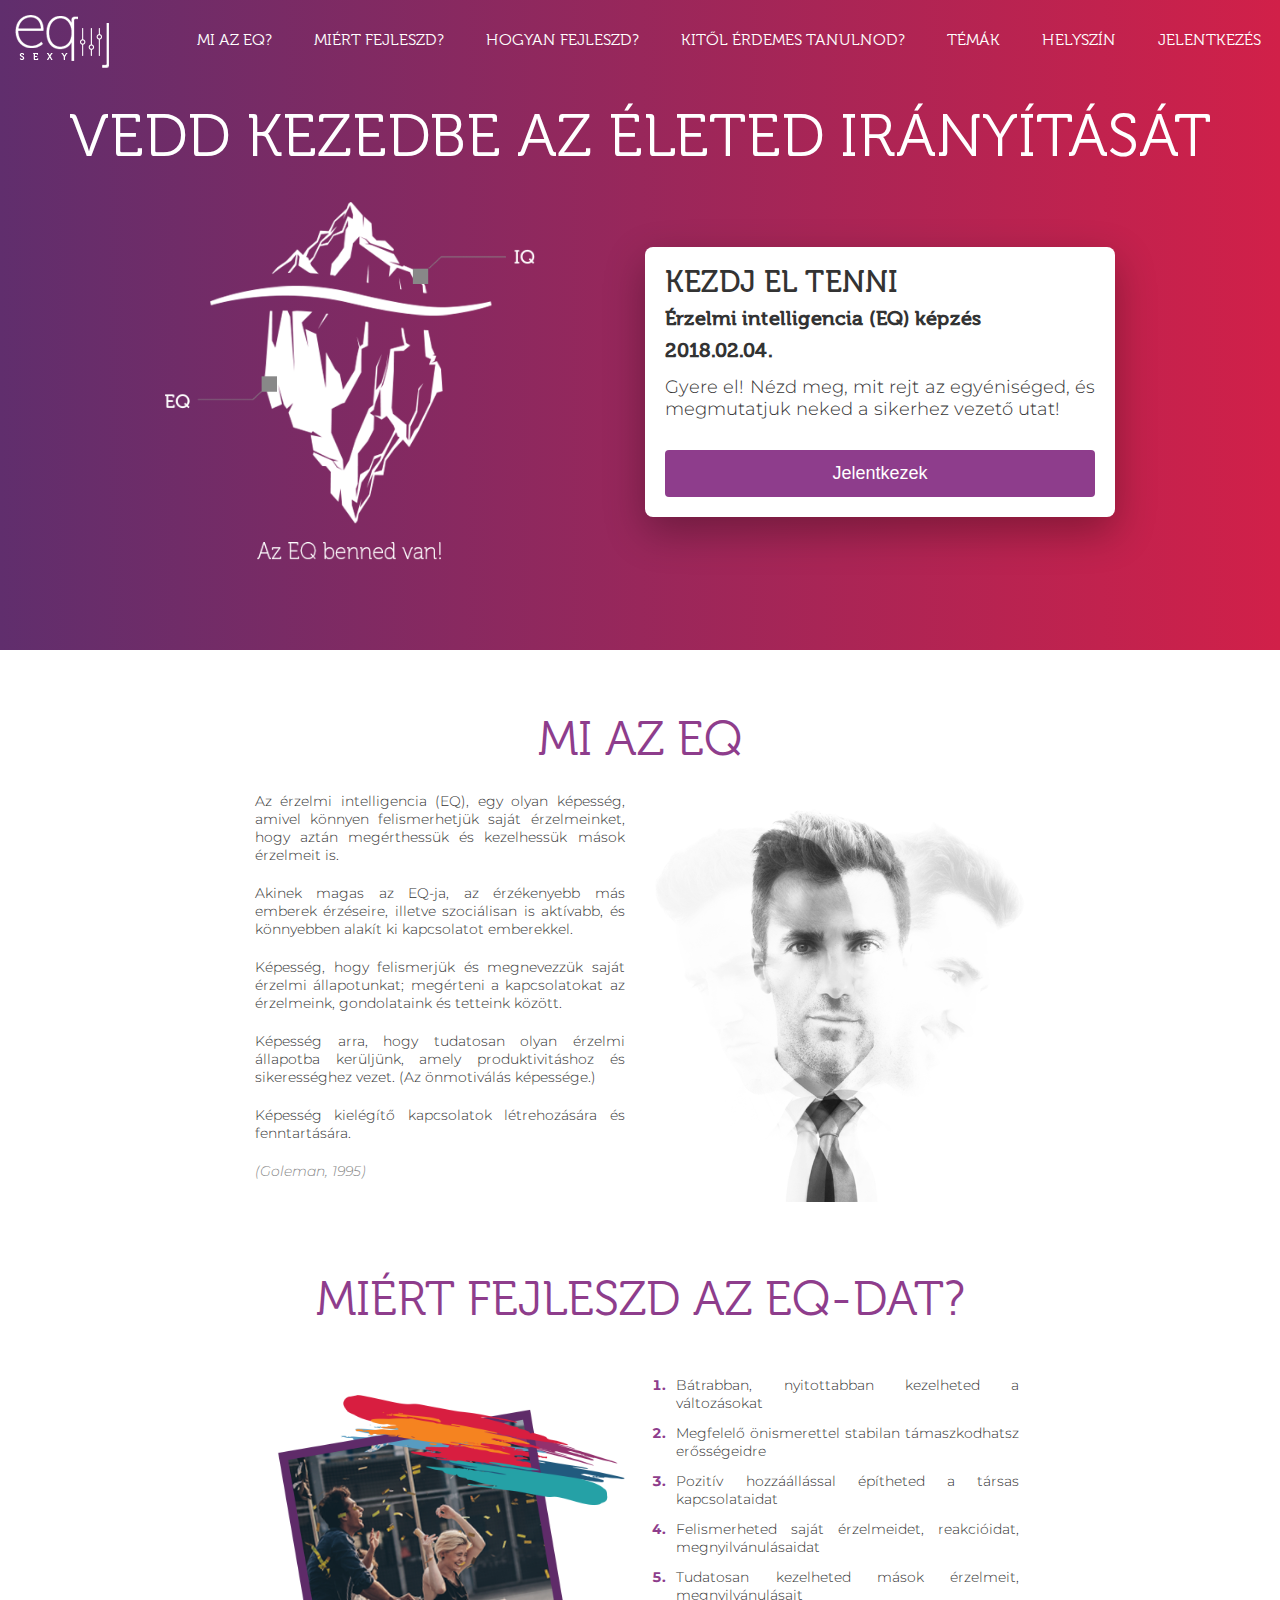
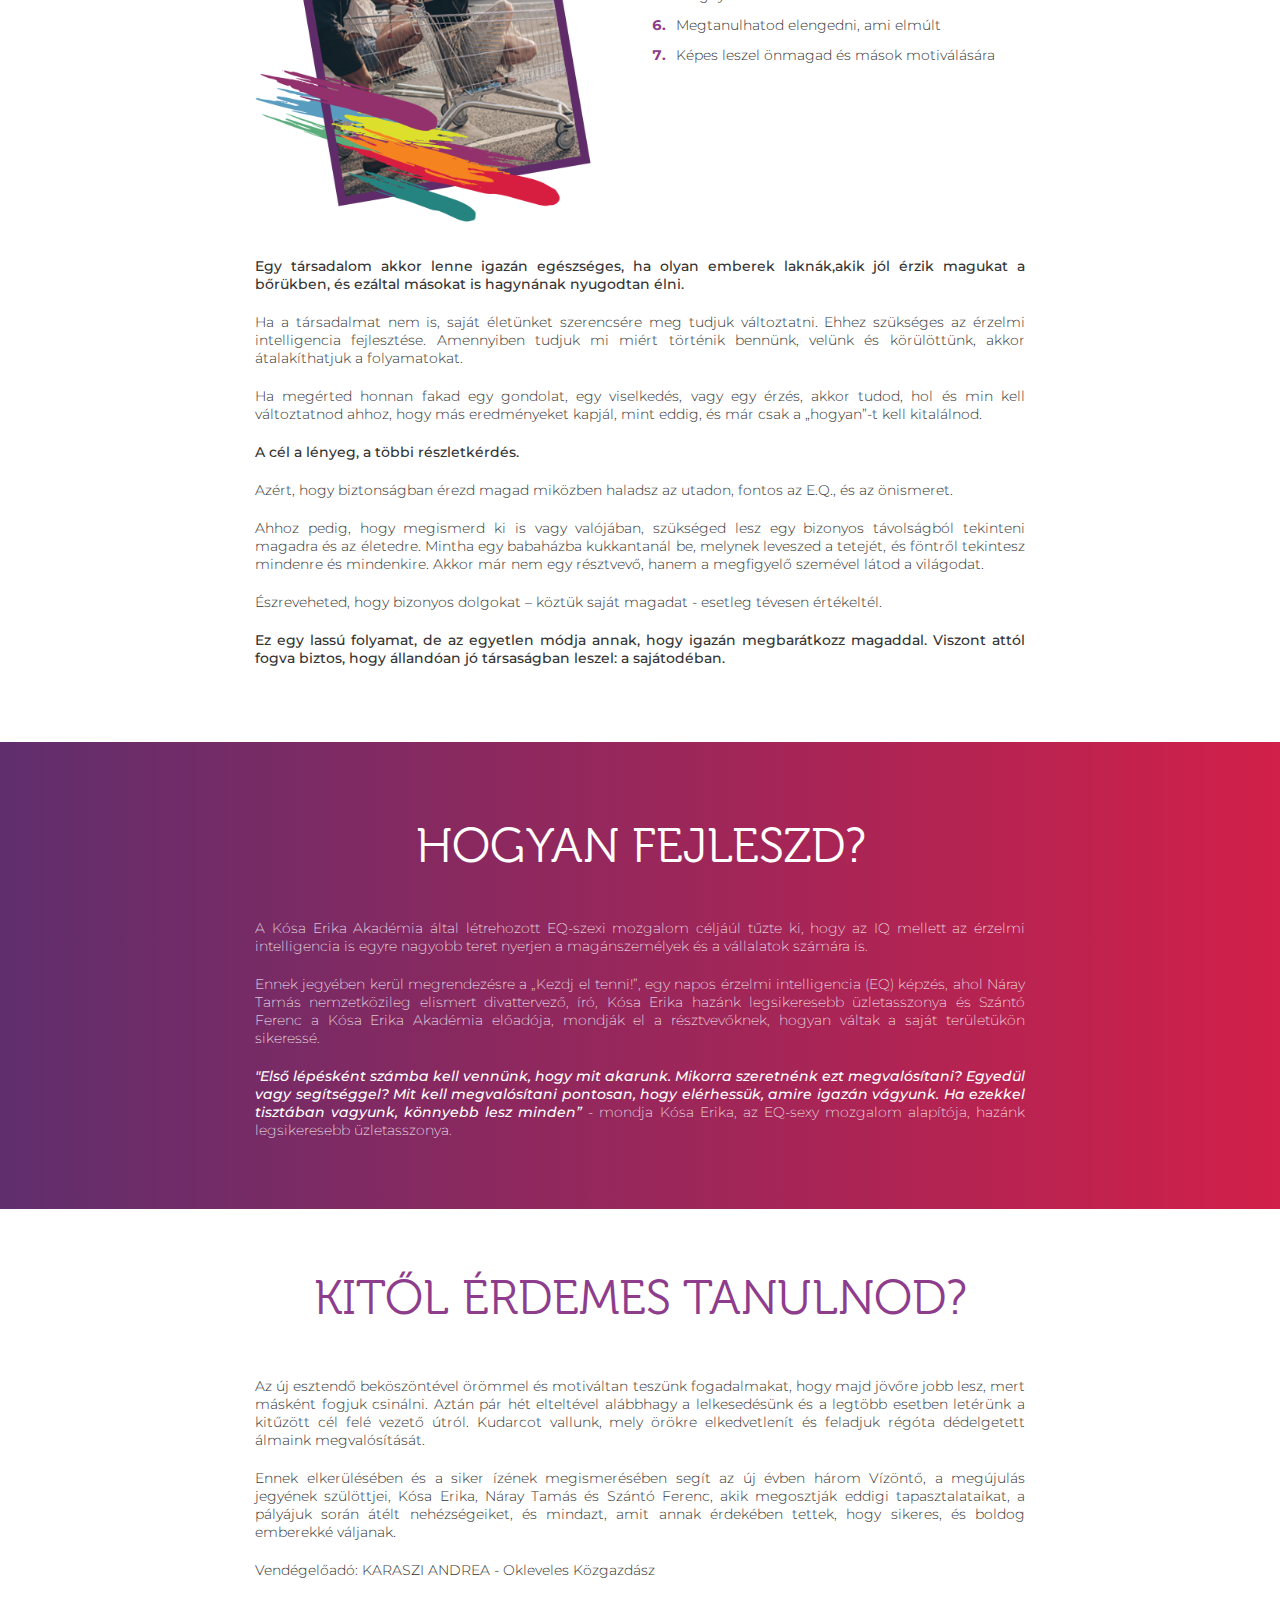
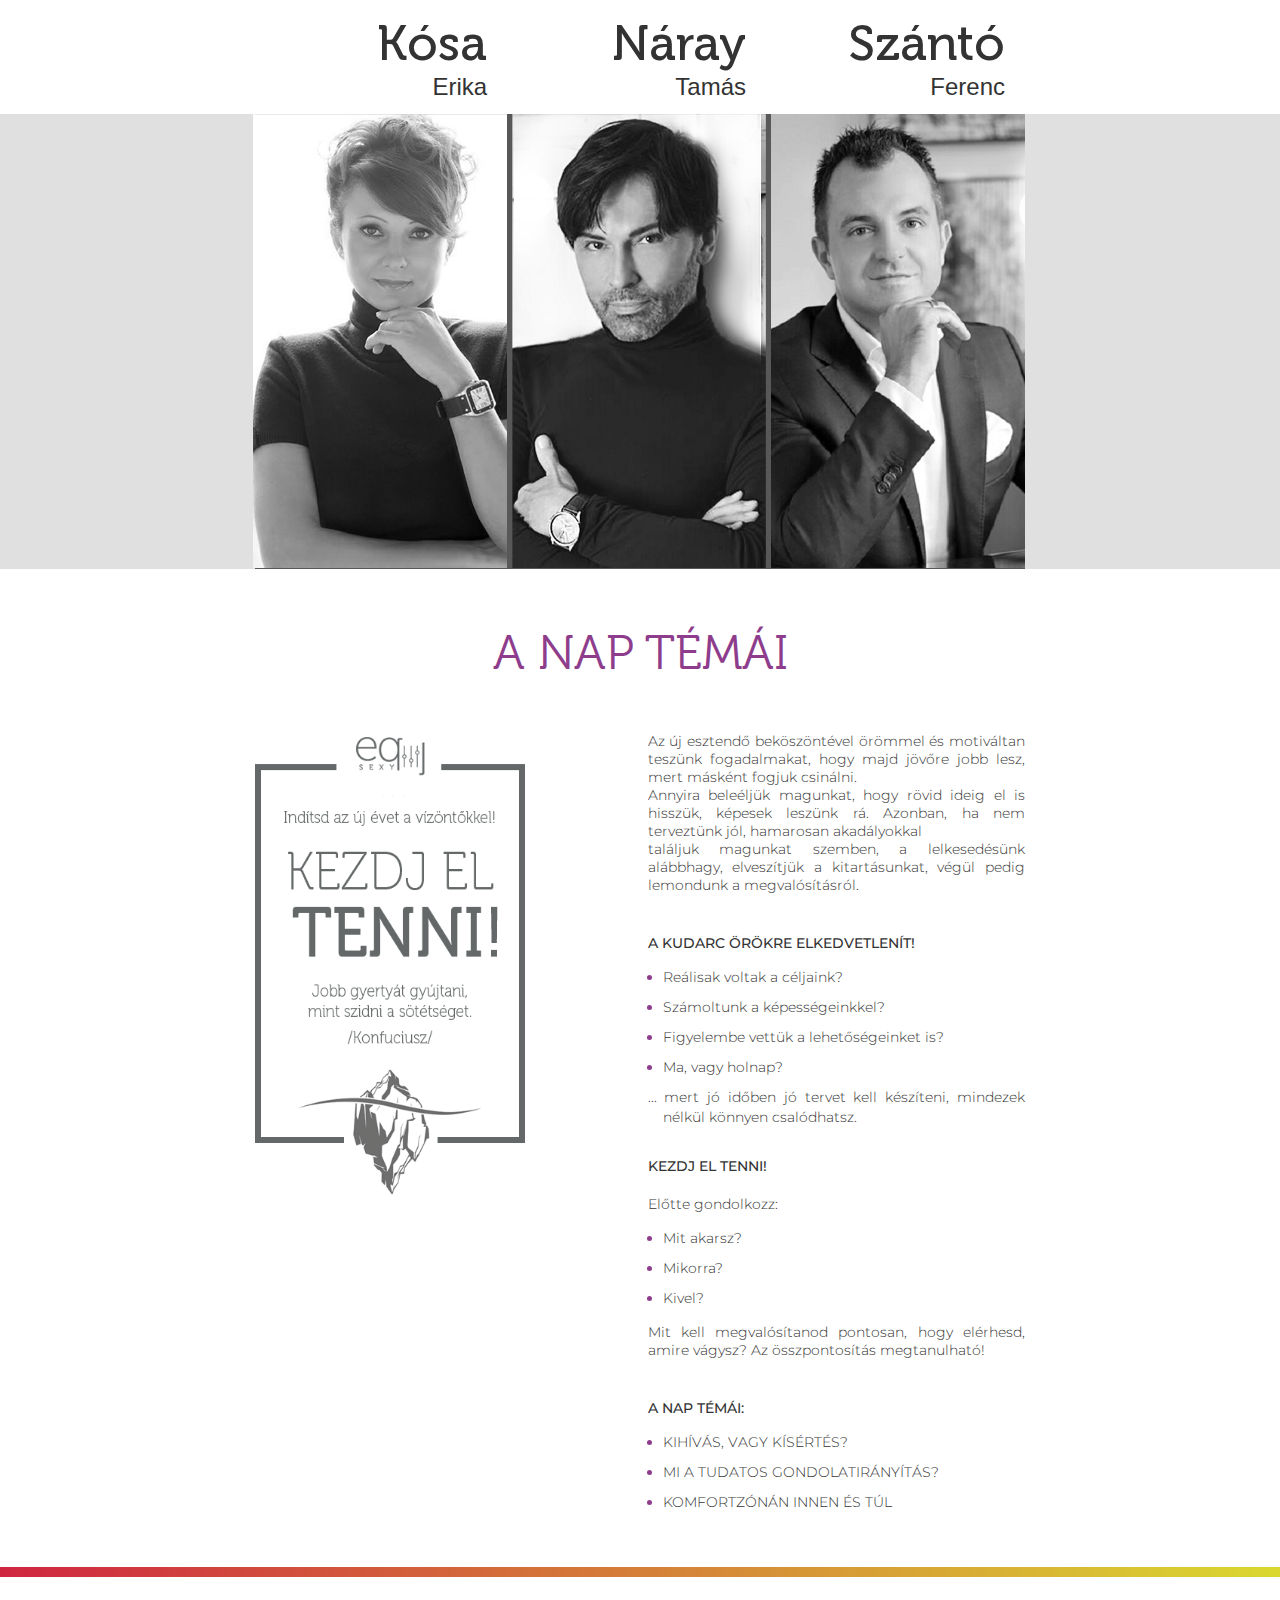
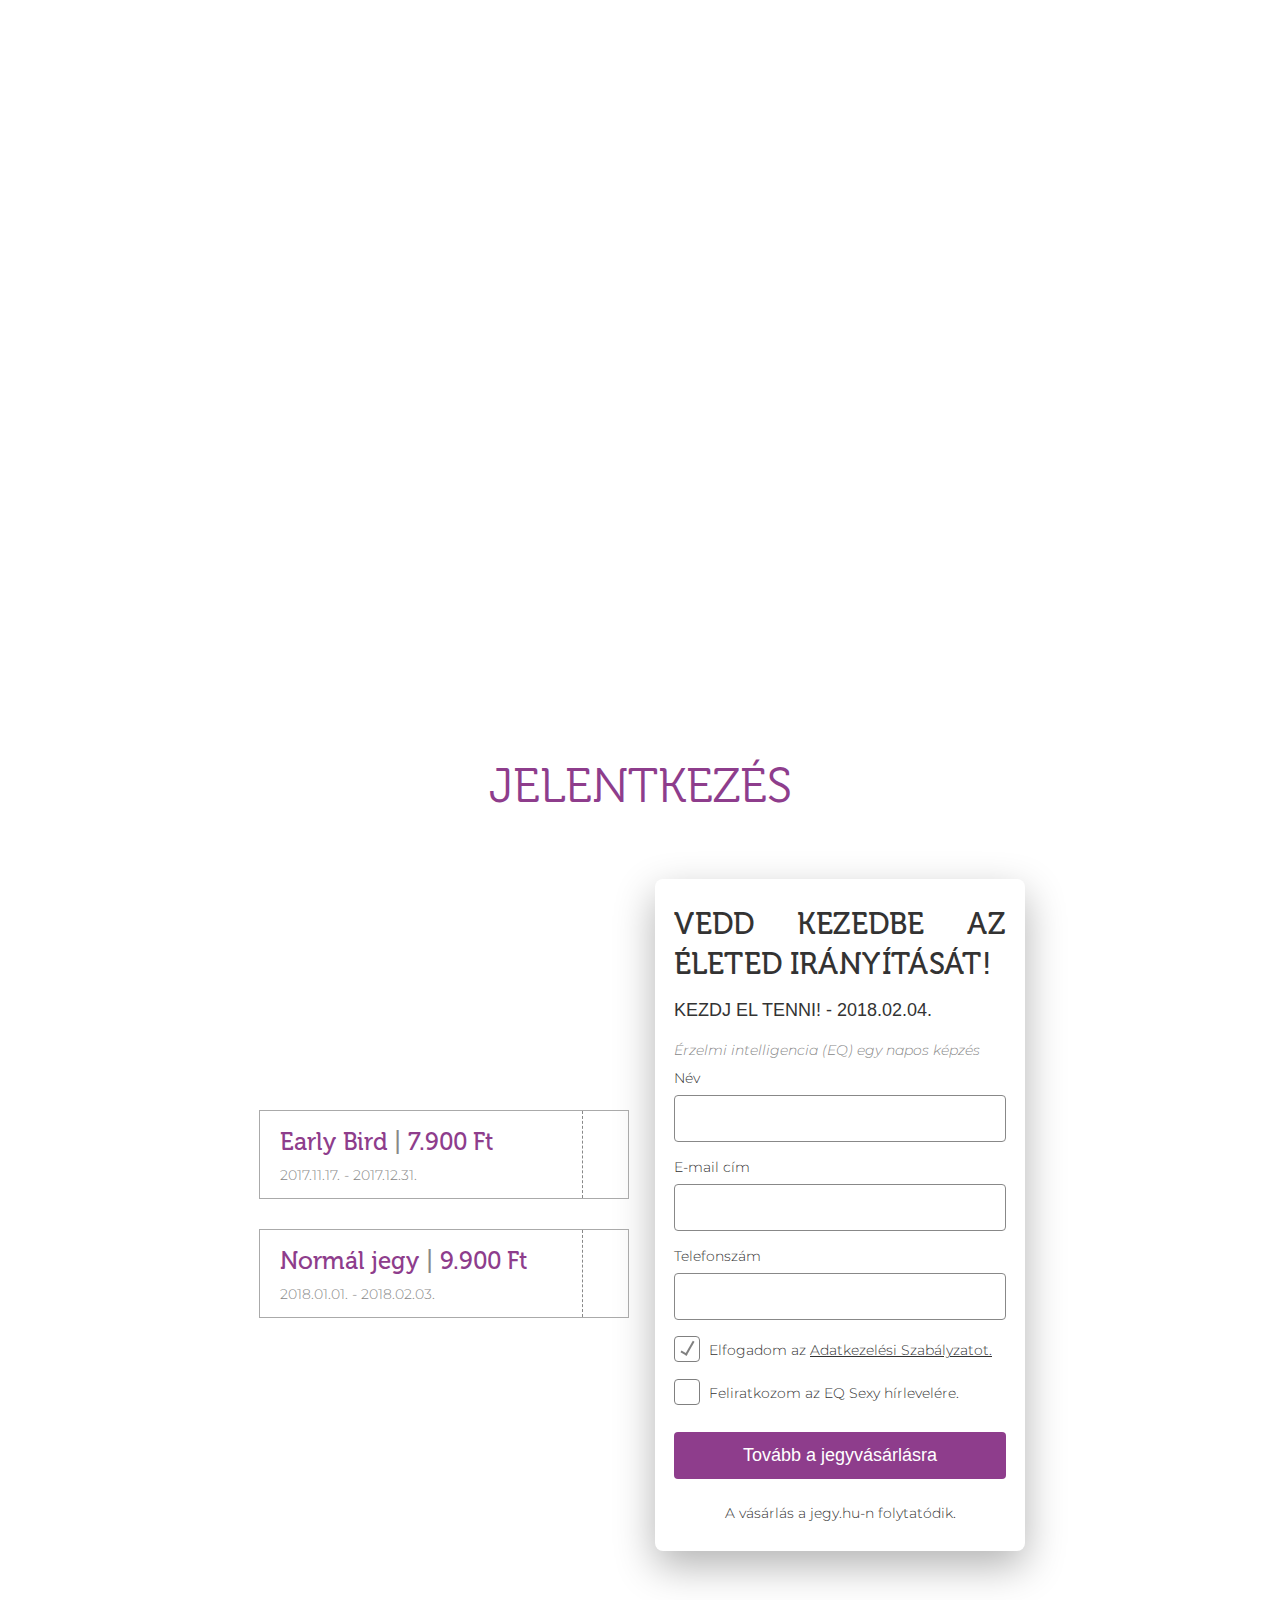
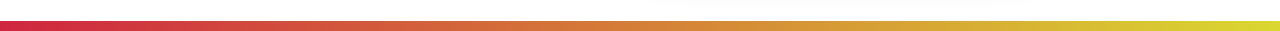
==== commit 25870ca4: "update eq files" ====
--- a/index.html
+++ b/index.html
@@ -11,17 +11,17 @@
     <title>Eq fejlesztése</title>
 </head>
 <body>
-    <div id="desktop" class=" desktop-menu-item">
-        <a href="#item-1" class="d-block-768">Mi az EQ?</a>
-        <a href="#item-2" class="d-block-768">Miért fejleszd?</a>
-        <a href="#item-3" class="d-block-768">Hogyan fejleszd?</a>
-        <a href="#item-4" class="d-block-992">Kitől érdemes tanulnod?</a>
-        <a href="#item-5">Témák</a>
-        <a href="#item-6">Helyszín</a>
-        <a href="#item-7">Jelentkezés</a>
+    <div id="desktop" class="desktop-menu-item">
+        <a href="##item-1|300" class="d-block-768">Mi az EQ?</a>
+        <a href="##item-2|600" class="d-block-768">Miért fejleszd?</a>
+        <a href="##item-3|600" class="d-block-768">Hogyan fejleszd?</a>
+        <a href="##item-4|800" class="d-block-992">Kitől érdemes tanulnod?</a>
+        <a href="##item-5|900">Témák</a>
+        <a href="##item-6|1000">Helyszín</a>
+        <a href="##item-7|1000">Jelentkezés</a>
     </div>
     <!-- ===== molbile-menu  =====  -->
-    <div id="mySidenav" class="sidenav mobile-menu-item uppercase">
+    <div id="mySidenav" class="nav sidenav mobile-menu-item uppercase">
         <a href="#" class="closebtn"><img src="assets/times_icon.png" alt="times-icon" ></a>
         <a href="#item-1">Mi az EQ?</a>
         <a href="#item-2">Miért fejleszd?</a>
@@ -29,16 +29,17 @@
         <a href="#item-4">Kitől érdemes tanulnod?</a>
         <a href="#item-5">Témák</a>
         <a href="#item-6">Helyszín</a>
-        <a href="#item-7">Jelentkezés</a>
+        <a href="#item-7|1000">Jelentkezés</a>
     </div>
     <div id="filter"></div>
+
     <!-- ===== head  =====  -->
     <div class="head">
         <div class="logo">
             <a href="index.html"><img src="assets/logo.png" alt="logo"></a>
         </div>
         <div class="side-menu">
-            <img src="assets/bars.png" alt="bars">
+            <img class="ssm-toggle-nav title="open nav" src="assets/bars.png" alt="bars">
         </div>
         <div class="head-text">
             <p class="uppercase">vedd kezedbe az életed irányítását</p>
@@ -302,7 +303,19 @@
 <script src="script/jquery-3.2.1.min.js"></script>
 <script src="script/popper.min.js"></script>
 <script src="script/bootstrap.min.js"></script>
+<script src="script/slideandswipe.js"></script>
+<script src="script/slideandswipe.min.js"></script>
+<script src="script/touchSwipe.min.js"></script>
 <script src="script/mdb.min.js"></script>
+<script src="script/anchor.js"></script>
 <script src="script/eq.js"></script>
+
+<div class="ssm-overlay ssm-toggle-nav"></div>
+
+    <script>
+            $(document).ready(function() {
+                $('.nav').slideAndSwipe();
+            });
+        </script>
 </body>
 </html>--- a/stylesheet/style.css
+++ b/stylesheet/style.css
@@ -73,7 +73,7 @@
     text-align: center;
 }
 .sidenav a {
-    padding: 8px 8px 8px 32px;
+    padding: 8px;
     text-decoration: none;
     font-weight: normal;
     margin-bottom: 1px;
@@ -328,7 +328,7 @@
 }
 /*---- parallax -----*/
 .view {
-    height: 500px;
+    /*height: 500px;*/
     display: flex;
     align-items: center;
     justify-content: center;
@@ -351,8 +351,7 @@
 /* ---  ticket ---*/
 .ticket-piece {
     position: relative;
-    /*width: 100%;*/
-    width: 354px;
+    width: 290px;
     margin: 30px auto;
     padding: 6px 20px 14px;
     border: 1px solid #aaaaaa;
@@ -382,7 +381,7 @@
     border-radius: 8px;
     background-color: #ffffff;
     box-shadow: 0px 15px 40px 0 rgba(0, 0, 0, 0.3);
-    width: 354px;
+    width: 290px;
     margin: 30px auto 70px;
     padding: 19px;
 }
@@ -517,14 +516,16 @@
     margin: 8px 10px;
     font-size: 140%;
 }
-    @media (min-width: 576px){
-        .contain {
-            width: 546px;
-        }
-    }
-
-    @media (min-width: 768px) {
-
+
+/* ----------media--------------*/
+
+
+@media (min-width: 576px){
+    .contain {
+     width: 546px;
+    }
+}
+@media (min-width: 767px) {
     #desktop .d-block-768 {
         display: inline-block;
     }
@@ -532,7 +533,6 @@
         width: 738px;
         padding-right: 8px;
         padding-left: 8px;
-        /*max-width: 800px;*/
     }
     .head-text p{
         font-size: 48px;
@@ -592,6 +592,9 @@
         margin-top: 30%;
         width: 49%;
     }
+    .card, .ticket-piece {
+        width: 354px;
+    }
     .list {
         width: 49%;
         float: right;
@@ -602,10 +605,11 @@
     .layer-3 {
         float: none;
     }
-}
-
-@media (min-width: 992px){
-
+    .dashed {
+        width: calc(100% - 45px);
+    }
+}
+@media(min-width: 992px){
     #desktop .d-block-992 {
         display: inline-block;
     }
@@ -618,7 +622,6 @@
         padding-top: 15px;
     }
     .contain {
-        width: 770px;
         padding-right: 0;
         padding-left: 0;
     }
@@ -629,8 +632,7 @@
         height: 720px!important;
     }
 }
-
-@media (min-width: 1200px){
+@media(min-width: 1200px){
     .contain {
         width: 770px;
     }
@@ -663,13 +665,12 @@
         font-size: 48px;
     }
     .card , .ticket-piece {
-       max-width: 370px!important;
+        width: 370px;
     }
     .ticket {
         padding: 0;
     }
 }
-
 @media (min-width: 1600px){
     #desktop  {
         right: 360px;
@@ -680,4 +681,37 @@
         right: 1300px;
     }
 }
-
+@media (min-width: 992px) and (max-width: 1199.98px) {
+    .contain {
+        width: 800px!important;
+    }
+    .card, .ticket-piece {
+        width: 385px;
+    }
+}
+
+/*
+#mySidenav {
+    height: 100%;
+    width: 280px;
+    background-color: #0a4a3c;
+    left: 0;
+    top: 0;
+    z-index: 2;
+    position: fixed;
+    overflow-y: auto;
+    overflow-x: visible;
+    transform: translate(-280px,0);
+}
+.ssm-overlay {
+    position: fixed;
+    top: 0;
+    right: 0;
+    bottom: 0;
+    left: 0;
+    background-color: rgba(0,0,0,0.2);
+    display: none;
+    z-index: 1;
+}
+
+
